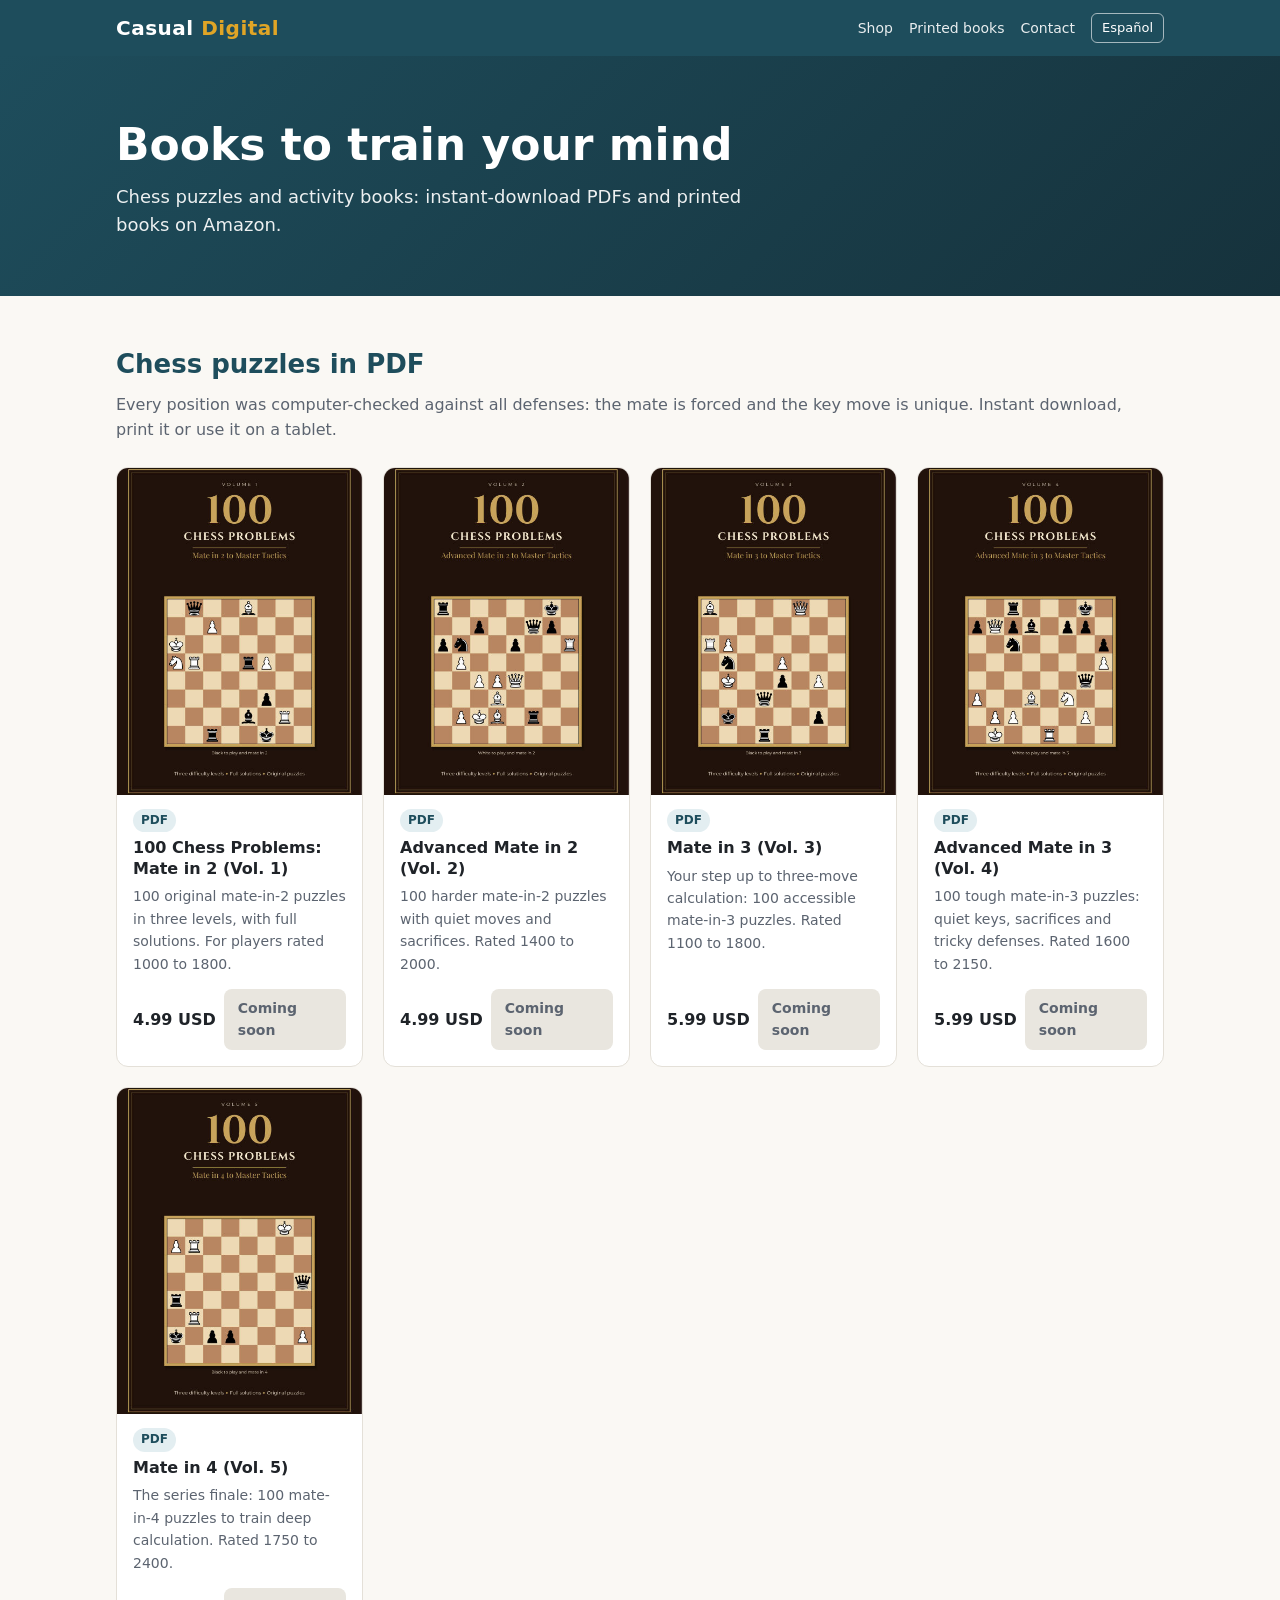
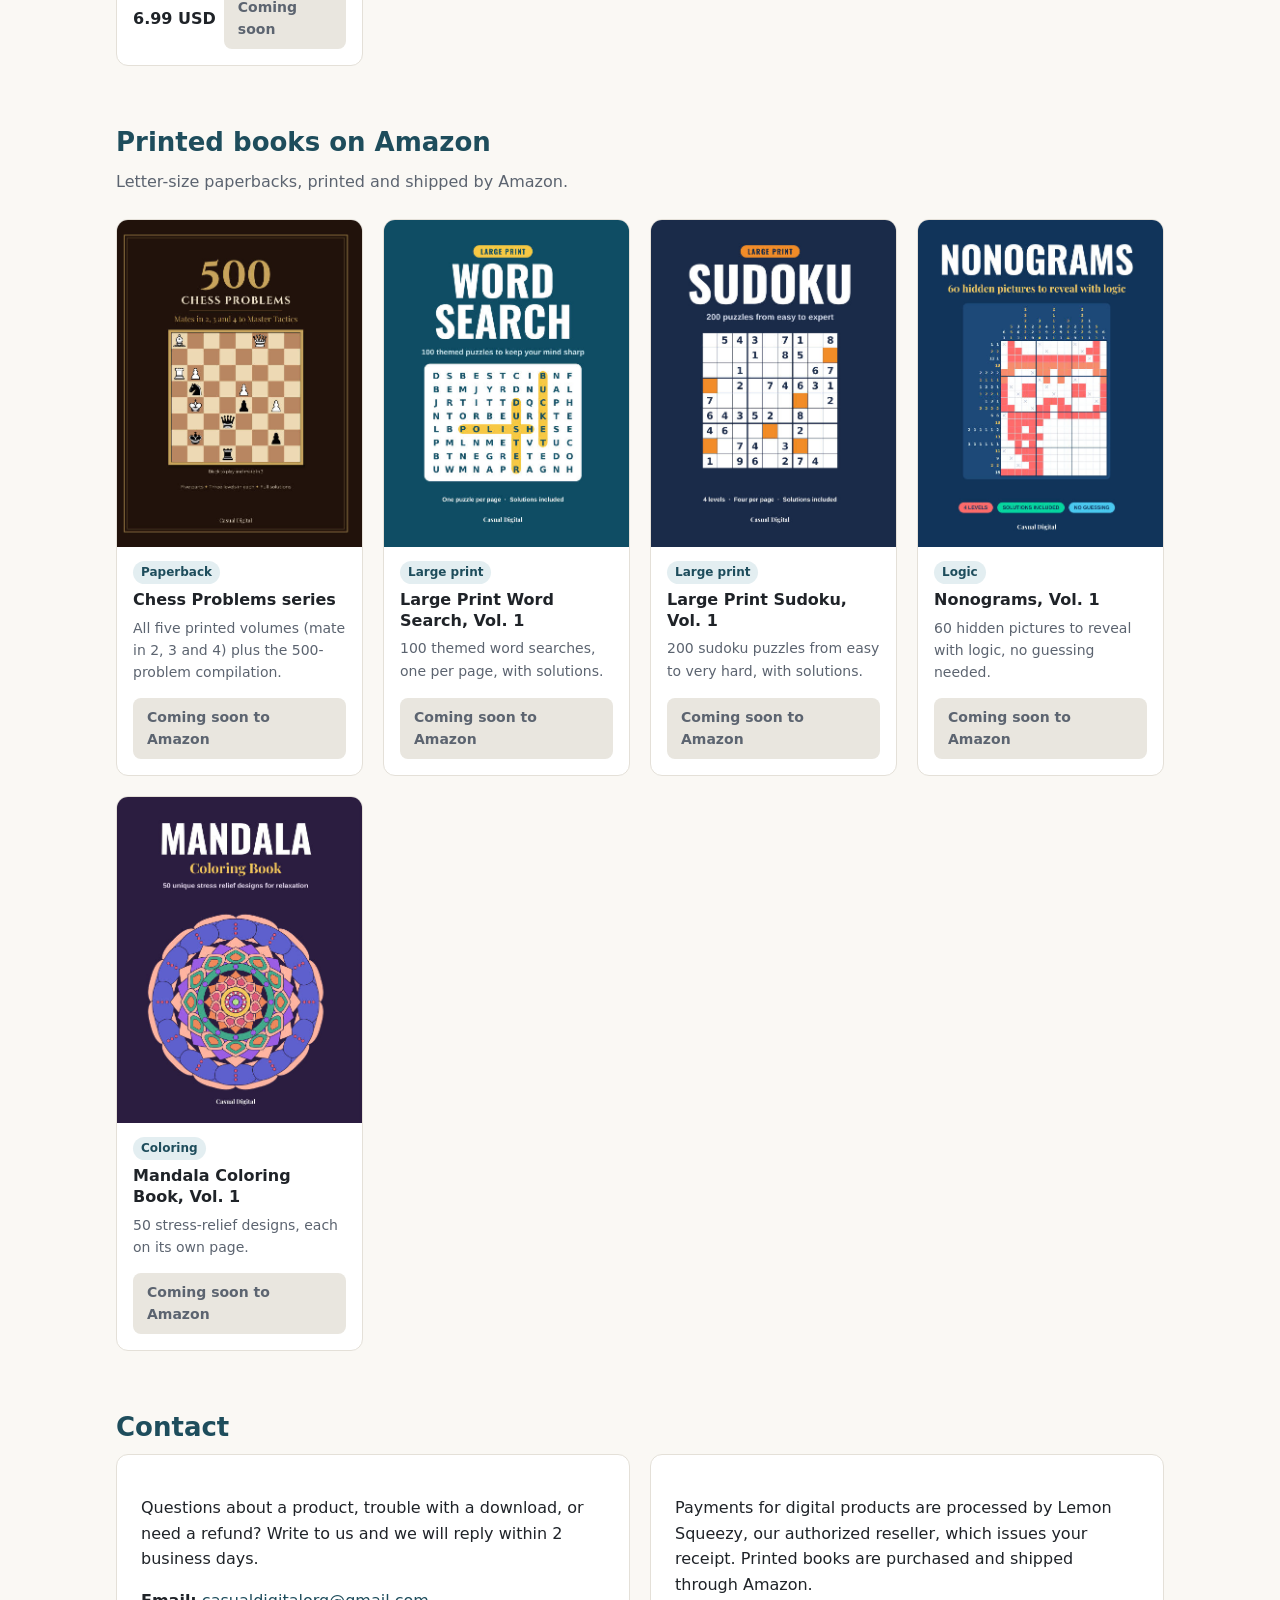
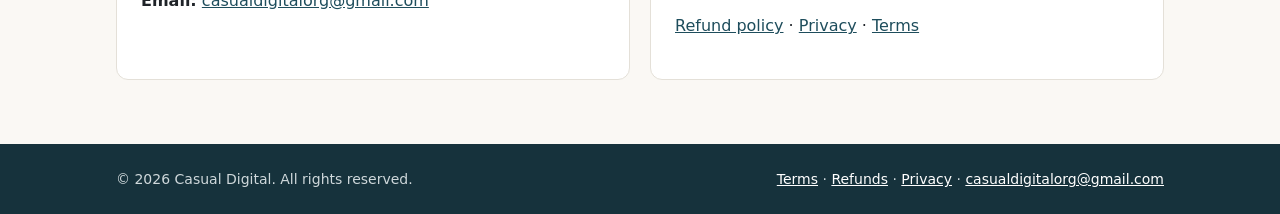
==== index.html @ fd5a4342 "Mostrar solo productos en producción (ocultar planillas) Co-Authored-By: Claude Opus 5.5 <noreply@an" ====
<!doctype html>
<html lang="es" data-lang="es">
<head>
<meta charset="utf-8">
<meta name="viewport" content="width=device-width, initial-scale=1">
<title>Casual Digital | Casual Digital</title>
<meta name="description" content="Casual Digital: libros de ajedrez y pasatiempos. Chess puzzle books and activity books.">
<link rel="icon" href="data:image/svg+xml,%3Csvg xmlns='http://www.w3.org/2000/svg' viewBox='0 0 32 32'%3E%3Crect width='32' height='32' rx='6' fill='%231e4d5c'/%3E%3Ctext x='16' y='22' font-size='16' font-family='Arial' font-weight='700' fill='%23e0a526' text-anchor='middle'%3ECD%3C/text%3E%3C/svg%3E">
<link rel="stylesheet" href="estilo.css">
<script src="sitio.js"></script>
</head>
<body>
<header>
  <div class="barra">
    <a class="logo" href="index.html">Casual <span>Digital</span></a>
    <nav>
      <a href="index.html#tienda"><span lang="es">Tienda</span><span lang="en">Shop</span></a>
      <a href="index.html#amazon"><span lang="es">Libros impresos</span><span lang="en">Printed books</span></a>
      <a href="index.html#contacto"><span lang="es">Contacto</span><span lang="en">Contact</span></a>
      <button class="idioma" type="button" aria-label="Cambiar idioma / Change language"><span lang="es">English</span><span lang="en">Español</span></button>
    </nav>
  </div>
</header>

<div class="portada">
  <div class="contenedor">
    <h1><span lang="es">Libros para entrenar la mente</span><span lang="en">Books to train your mind</span></h1>
    <p><span lang="es">Problemas de ajedrez y pasatiempos: PDF de descarga inmediata y libros impresos en Amazon.</span><span lang="en">Chess puzzles and activity books: instant-download PDFs and printed books on Amazon.</span></p>
  </div>
</div>

<main class="contenedor">
<section id="tienda">
  <h2><span lang="es">Problemas de ajedrez en PDF</span><span lang="en">Chess puzzles in PDF</span></h2>
  <p class="bajada"><span lang="es">Cada posición fue verificada por computadora contra todas las defensas: el mate es forzado y la jugada clave es única. Descarga inmediata, para imprimir o usar en tablet.</span><span lang="en">Every position was computer-checked against all defenses: the mate is forced and the key move is unique. Instant download, print it or use it on a tablet.</span></p>
  <div class="grilla">
<article class="producto" lang="es">
  <img src="img/pdf-es-1.jpg" alt="100 Problemas de Ajedrez: Mate en 2 (Vol. 1)" loading="lazy">
  <div class="info">
    <span class="etiqueta">PDF</span>
    <h3>100 Problemas de Ajedrez: Mate en 2 (Vol. 1)</h3>
    <p>100 mates en 2 originales en tres niveles, con soluciones completas. Para jugadores de 1000 a 1800 de Elo.</p>
    <div class="pie-producto"><span class="precio">4,99 USD</span><span class="boton pronto">Próximamente</span></div>
  </div>
</article>
<article class="producto" lang="es">
  <img src="img/pdf-es-2.jpg" alt="Mate en 2 Avanzado (Vol. 2)" loading="lazy">
  <div class="info">
    <span class="etiqueta">PDF</span>
    <h3>Mate en 2 Avanzado (Vol. 2)</h3>
    <p>100 mates en 2 más exigentes, con jugadas silenciosas y sacrificios. De 1400 a 2000 de Elo.</p>
    <div class="pie-producto"><span class="precio">4,99 USD</span><span class="boton pronto">Próximamente</span></div>
  </div>
</article>
<article class="producto" lang="es">
  <img src="img/pdf-es-3.jpg" alt="Mate en 3 (Vol. 3)" loading="lazy">
  <div class="info">
    <span class="etiqueta">PDF</span>
    <h3>Mate en 3 (Vol. 3)</h3>
    <p>El paso al cálculo de tres jugadas: 100 mates en 3 accesibles. De 1100 a 1800 de Elo.</p>
    <div class="pie-producto"><span class="precio">5,99 USD</span><span class="boton pronto">Próximamente</span></div>
  </div>
</article>
<article class="producto" lang="es">
  <img src="img/pdf-es-4.jpg" alt="Mate en 3 Avanzado (Vol. 4)" loading="lazy">
  <div class="info">
    <span class="etiqueta">PDF</span>
    <h3>Mate en 3 Avanzado (Vol. 4)</h3>
    <p>100 mates en 3 difíciles: claves silenciosas, sacrificios y defensas con trampa. De 1600 a 2150 de Elo.</p>
    <div class="pie-producto"><span class="precio">5,99 USD</span><span class="boton pronto">Próximamente</span></div>
  </div>
</article>
<article class="producto" lang="es">
  <img src="img/pdf-es-5.jpg" alt="Mate en 4 (Vol. 5)" loading="lazy">
  <div class="info">
    <span class="etiqueta">PDF</span>
    <h3>Mate en 4 (Vol. 5)</h3>
    <p>El cierre de la serie: 100 mates en 4 para entrenar el cálculo profundo. De 1750 a 2400 de Elo.</p>
    <div class="pie-producto"><span class="precio">6,99 USD</span><span class="boton pronto">Próximamente</span></div>
  </div>
</article>
<article class="producto" lang="en">
  <img src="img/pdf-en-1.jpg" alt="100 Chess Problems: Mate in 2 (Vol. 1)" loading="lazy">
  <div class="info">
    <span class="etiqueta">PDF</span>
    <h3>100 Chess Problems: Mate in 2 (Vol. 1)</h3>
    <p>100 original mate-in-2 puzzles in three levels, with full solutions. For players rated 1000 to 1800.</p>
    <div class="pie-producto"><span class="precio">4.99 USD</span><span class="boton pronto">Coming soon</span></div>
  </div>
</article>
<article class="producto" lang="en">
  <img src="img/pdf-en-2.jpg" alt="Advanced Mate in 2 (Vol. 2)" loading="lazy">
  <div class="info">
    <span class="etiqueta">PDF</span>
    <h3>Advanced Mate in 2 (Vol. 2)</h3>
    <p>100 harder mate-in-2 puzzles with quiet moves and sacrifices. Rated 1400 to 2000.</p>
    <div class="pie-producto"><span class="precio">4.99 USD</span><span class="boton pronto">Coming soon</span></div>
  </div>
</article>
<article class="producto" lang="en">
  <img src="img/pdf-en-3.jpg" alt="Mate in 3 (Vol. 3)" loading="lazy">
  <div class="info">
    <span class="etiqueta">PDF</span>
    <h3>Mate in 3 (Vol. 3)</h3>
    <p>Your step up to three-move calculation: 100 accessible mate-in-3 puzzles. Rated 1100 to 1800.</p>
    <div class="pie-producto"><span class="precio">5.99 USD</span><span class="boton pronto">Coming soon</span></div>
  </div>
</article>
<article class="producto" lang="en">
  <img src="img/pdf-en-4.jpg" alt="Advanced Mate in 3 (Vol. 4)" loading="lazy">
  <div class="info">
    <span class="etiqueta">PDF</span>
    <h3>Advanced Mate in 3 (Vol. 4)</h3>
    <p>100 tough mate-in-3 puzzles: quiet keys, sacrifices and tricky defenses. Rated 1600 to 2150.</p>
    <div class="pie-producto"><span class="precio">5.99 USD</span><span class="boton pronto">Coming soon</span></div>
  </div>
</article>
<article class="producto" lang="en">
  <img src="img/pdf-en-5.jpg" alt="Mate in 4 (Vol. 5)" loading="lazy">
  <div class="info">
    <span class="etiqueta">PDF</span>
    <h3>Mate in 4 (Vol. 5)</h3>
    <p>The series finale: 100 mate-in-4 puzzles to train deep calculation. Rated 1750 to 2400.</p>
    <div class="pie-producto"><span class="precio">6.99 USD</span><span class="boton pronto">Coming soon</span></div>
  </div>
</article>
  </div>
</section>


<section id="amazon">
  <h2><span lang="es">Libros impresos en Amazon</span><span lang="en">Printed books on Amazon</span></h2>
  <p class="bajada"><span lang="es">Tapa blanda en tamaño carta, impresos y enviados por Amazon.</span><span lang="en">Letter-size paperbacks, printed and shipped by Amazon.</span></p>
  <div class="grilla">
<article class="producto" lang="es">
  <img src="img/ajedrez-500.jpg" alt="Serie Problemas de Ajedrez" loading="lazy">
  <div class="info">
    <span class="etiqueta">Tapa blanda</span>
    <h3>Serie Problemas de Ajedrez</h3>
    <p>Los cinco volúmenes impresos (mate en 2, 3 y 4) y la recopilación de 500 problemas.</p>
    <div class="pie-producto"><span class="boton pronto">Próximamente en Amazon</span></div>
  </div>
</article>
<article class="producto" lang="es">
  <img src="img/sopas.jpg" alt="Sopas de Letras en Letra Grande, Vol. 1" loading="lazy">
  <div class="info">
    <span class="etiqueta">Letra grande</span>
    <h3>Sopas de Letras en Letra Grande, Vol. 1</h3>
    <p>100 sopas temáticas para ejercitar la mente, una por página y con soluciones.</p>
    <div class="pie-producto"><span class="boton pronto">Próximamente en Amazon</span></div>
  </div>
</article>
<article class="producto" lang="es">
  <img src="img/sudoku-es.jpg" alt="Sudoku en Letra Grande, Vol. 1" loading="lazy">
  <div class="info">
    <span class="etiqueta">Letra grande</span>
    <h3>Sudoku en Letra Grande, Vol. 1</h3>
    <p>200 sudokus de fácil a muy difícil, con soluciones.</p>
    <div class="pie-producto"><span class="boton pronto">Próximamente en Amazon</span></div>
  </div>
</article>
<article class="producto" lang="es">
  <img src="img/nonogramas-es.jpg" alt="Nonogramas, Vol. 1" loading="lazy">
  <div class="info">
    <span class="etiqueta">Lógica</span>
    <h3>Nonogramas, Vol. 1</h3>
    <p>60 dibujos ocultos para descubrir con lógica, sin adivinar.</p>
    <div class="pie-producto"><span class="boton pronto">Próximamente en Amazon</span></div>
  </div>
</article>
<article class="producto" lang="es">
  <img src="img/mandalas-es.jpg" alt="Mandalas para Colorear, Vol. 1" loading="lazy">
  <div class="info">
    <span class="etiqueta">Para colorear</span>
    <h3>Mandalas para Colorear, Vol. 1</h3>
    <p>50 diseños antiestrés para relajarse, cada uno en su propia página.</p>
    <div class="pie-producto"><span class="boton pronto">Próximamente en Amazon</span></div>
  </div>
</article>
<article class="producto" lang="en">
  <img src="img/chess-500.jpg" alt="Chess Problems series" loading="lazy">
  <div class="info">
    <span class="etiqueta">Paperback</span>
    <h3>Chess Problems series</h3>
    <p>All five printed volumes (mate in 2, 3 and 4) plus the 500-problem compilation.</p>
    <div class="pie-producto"><span class="boton pronto">Coming soon to Amazon</span></div>
  </div>
</article>
<article class="producto" lang="en">
  <img src="img/word-search.jpg" alt="Large Print Word Search, Vol. 1" loading="lazy">
  <div class="info">
    <span class="etiqueta">Large print</span>
    <h3>Large Print Word Search, Vol. 1</h3>
    <p>100 themed word searches, one per page, with solutions.</p>
    <div class="pie-producto"><span class="boton pronto">Coming soon to Amazon</span></div>
  </div>
</article>
<article class="producto" lang="en">
  <img src="img/sudoku-en.jpg" alt="Large Print Sudoku, Vol. 1" loading="lazy">
  <div class="info">
    <span class="etiqueta">Large print</span>
    <h3>Large Print Sudoku, Vol. 1</h3>
    <p>200 sudoku puzzles from easy to very hard, with solutions.</p>
    <div class="pie-producto"><span class="boton pronto">Coming soon to Amazon</span></div>
  </div>
</article>
<article class="producto" lang="en">
  <img src="img/nonogramas-en.jpg" alt="Nonograms, Vol. 1" loading="lazy">
  <div class="info">
    <span class="etiqueta">Logic</span>
    <h3>Nonograms, Vol. 1</h3>
    <p>60 hidden pictures to reveal with logic, no guessing needed.</p>
    <div class="pie-producto"><span class="boton pronto">Coming soon to Amazon</span></div>
  </div>
</article>
<article class="producto" lang="en">
  <img src="img/mandalas-en.jpg" alt="Mandala Coloring Book, Vol. 1" loading="lazy">
  <div class="info">
    <span class="etiqueta">Coloring</span>
    <h3>Mandala Coloring Book, Vol. 1</h3>
    <p>50 stress-relief designs, each on its own page.</p>
    <div class="pie-producto"><span class="boton pronto">Coming soon to Amazon</span></div>
  </div>
</article>
  </div>
</section>

<section id="contacto">
  <h2><span lang="es">Contacto</span><span lang="en">Contact</span></h2>
  <div class="dos-col">
    <div class="caja">
      <p><span lang="es">¿Tenés una consulta sobre un producto, un problema con una descarga o querés pedir un reembolso? Escribinos y te respondemos dentro de las 48 horas hábiles.</span><span lang="en">Questions about a product, trouble with a download, or need a refund? Write to us and we will reply within 2 business days.</span></p>
      <p><strong>Email:</strong> <a class="email" href="mailto:casualdigitalorg@gmail.com">casualdigitalorg@gmail.com</a></p>
    </div>
    <div class="caja">
      <p><span lang="es">Los pagos de los productos digitales los procesa Lemon Squeezy, nuestro revendedor autorizado, que emite el comprobante de compra. Los libros impresos se compran y se envían a través de Amazon.</span><span lang="en">Payments for digital products are processed by Lemon Squeezy, our authorized reseller, which issues your receipt. Printed books are purchased and shipped through Amazon.</span></p>
      <p><a href="reembolsos.html"><span lang="es">Política de reembolsos</span><span lang="en">Refund policy</span></a> · <a href="privacidad.html"><span lang="es">Privacidad</span><span lang="en">Privacy</span></a> · <a href="terminos.html"><span lang="es">Términos</span><span lang="en">Terms</span></a></p>
    </div>
  </div>
</section>
</main>
<footer>
  <div class="contenedor">
    <div>© <span class="anio">2026</span> Casual Digital. <span lang="es">Todos los derechos reservados.</span><span lang="en">All rights reserved.</span></div>
    <div>
      <a href="terminos.html"><span lang="es">Términos</span><span lang="en">Terms</span></a> ·
      <a href="reembolsos.html"><span lang="es">Reembolsos</span><span lang="en">Refunds</span></a> ·
      <a href="privacidad.html"><span lang="es">Privacidad</span><span lang="en">Privacy</span></a> ·
      <a class="email" href="mailto:casualdigitalorg@gmail.com">casualdigitalorg@gmail.com</a>
    </div>
  </div>
</footer>
</body>
</html>
---- estilo.css ----
:root {
  --fondo: #faf8f4;
  --tarjeta: #ffffff;
  --texto: #1f2328;
  --suave: #5c6470;
  --marca: #1e4d5c;
  --acento: #e0a526;
  --borde: #e4e0d8;
  --radio: 12px;
}
* { box-sizing: border-box; }
html { scroll-behavior: smooth; }
body {
  margin: 0;
  background: var(--fondo);
  color: var(--texto);
  font: 16px/1.6 "Montserrat", system-ui, -apple-system, "Segoe UI", sans-serif;
}
img { max-width: 100%; display: block; }
a { color: var(--marca); }

/* Idioma: se muestra solo el texto del idioma activo */
html[data-lang="es"] [lang="en"],
html[data-lang="en"] [lang="es"] { display: none !important; }

.contenedor { max-width: 1080px; margin: 0 auto; padding: 0 16px; }

header {
  background: var(--marca);
  color: #fff;
  position: sticky; top: 0; z-index: 10;
}
.barra { display: flex; align-items: center; justify-content: space-between; gap: 12px; padding: 12px 16px; max-width: 1080px; margin: 0 auto; flex-wrap: wrap; }
.logo { font-weight: 800; font-size: 20px; color: #fff; text-decoration: none; letter-spacing: .5px; }
.logo span { color: var(--acento); }
nav { display: flex; gap: 16px; align-items: center; flex-wrap: wrap; }
nav a { color: #fff; text-decoration: none; font-size: 14px; opacity: .9; }
nav a:hover { opacity: 1; text-decoration: underline; }
.idioma { background: transparent; border: 1px solid rgba(255,255,255,.6); color: #fff; border-radius: 6px; padding: 4px 10px; font: inherit; font-size: 13px; cursor: pointer; }

.portada { background: linear-gradient(135deg, #1e4d5c, #16323c); color: #fff; padding: 64px 0 56px; }
.portada h1 { font-size: clamp(28px, 5vw, 44px); line-height: 1.15; margin: 0 0 12px; }
.portada p { font-size: 18px; max-width: 640px; margin: 0; opacity: .92; }

section { padding: 48px 0 8px; }
h2 { font-size: 26px; margin: 0 0 6px; color: var(--marca); }
.bajada { color: var(--suave); margin: 0 0 24px; }

.grilla { display: grid; grid-template-columns: repeat(auto-fill, minmax(220px, 1fr)); gap: 20px; }
.producto { background: var(--tarjeta); border: 1px solid var(--borde); border-radius: var(--radio); overflow: hidden; display: flex; flex-direction: column; }
.producto img { width: 100%; aspect-ratio: 3 / 4; object-fit: cover; background: #eee; }
.producto img.cuadrada { aspect-ratio: 1 / 1; }
.producto .info { padding: 14px 16px 16px; display: flex; flex-direction: column; gap: 6px; flex: 1; }
.producto h3 { font-size: 16px; margin: 0; line-height: 1.3; }
.producto p { font-size: 14px; color: var(--suave); margin: 0; flex: 1; }
.pie-producto { display: flex; align-items: center; justify-content: space-between; gap: 8px; margin-top: 8px; }
.precio { font-weight: 800; font-size: 16px; white-space: nowrap; }
.boton { display: inline-block; background: var(--acento); color: #1f2328; font-weight: 700; font-size: 14px; text-decoration: none; padding: 8px 14px; border-radius: 8px; }
.boton.pronto { background: #e9e6df; color: var(--suave); cursor: default; }
.etiqueta { display: inline-block; font-size: 12px; font-weight: 700; color: var(--marca); background: #e3eef1; padding: 2px 8px; border-radius: 999px; align-self: flex-start; }

.caja { background: var(--tarjeta); border: 1px solid var(--borde); border-radius: var(--radio); padding: 24px; }
.dos-col { display: grid; grid-template-columns: 1fr 1fr; gap: 20px; }
@media (max-width: 720px) { .dos-col { grid-template-columns: 1fr; } nav { gap: 10px; } }

.texto-legal { max-width: 760px; padding: 40px 16px 24px; }
.texto-legal h1 { color: var(--marca); font-size: 30px; margin: 0 0 4px; }
.texto-legal h2 { font-size: 20px; margin: 28px 0 6px; }
.fecha { color: var(--suave); font-size: 14px; }

footer { margin-top: 56px; background: #16323c; color: #cfd8db; font-size: 14px; }
footer .contenedor { padding: 24px 16px; display: flex; flex-wrap: wrap; gap: 12px 24px; justify-content: space-between; }
footer a { color: #fff; }
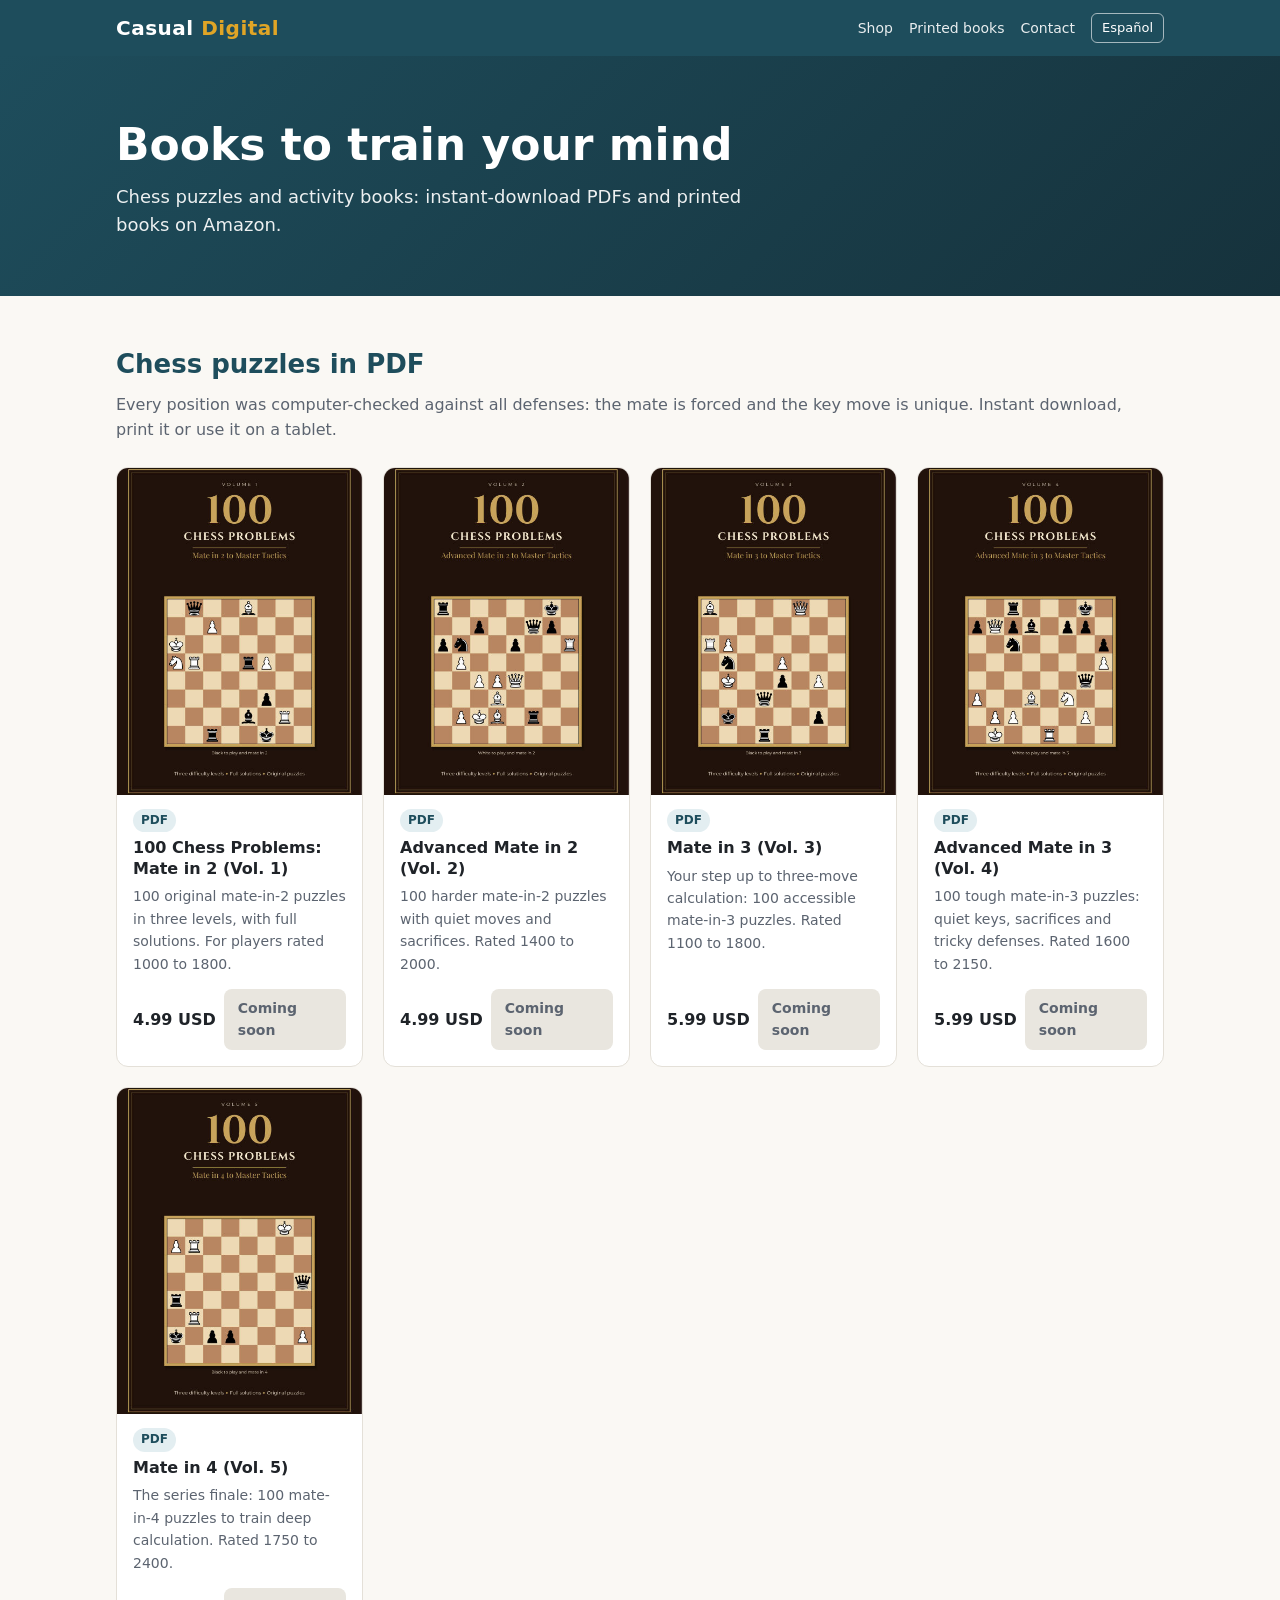
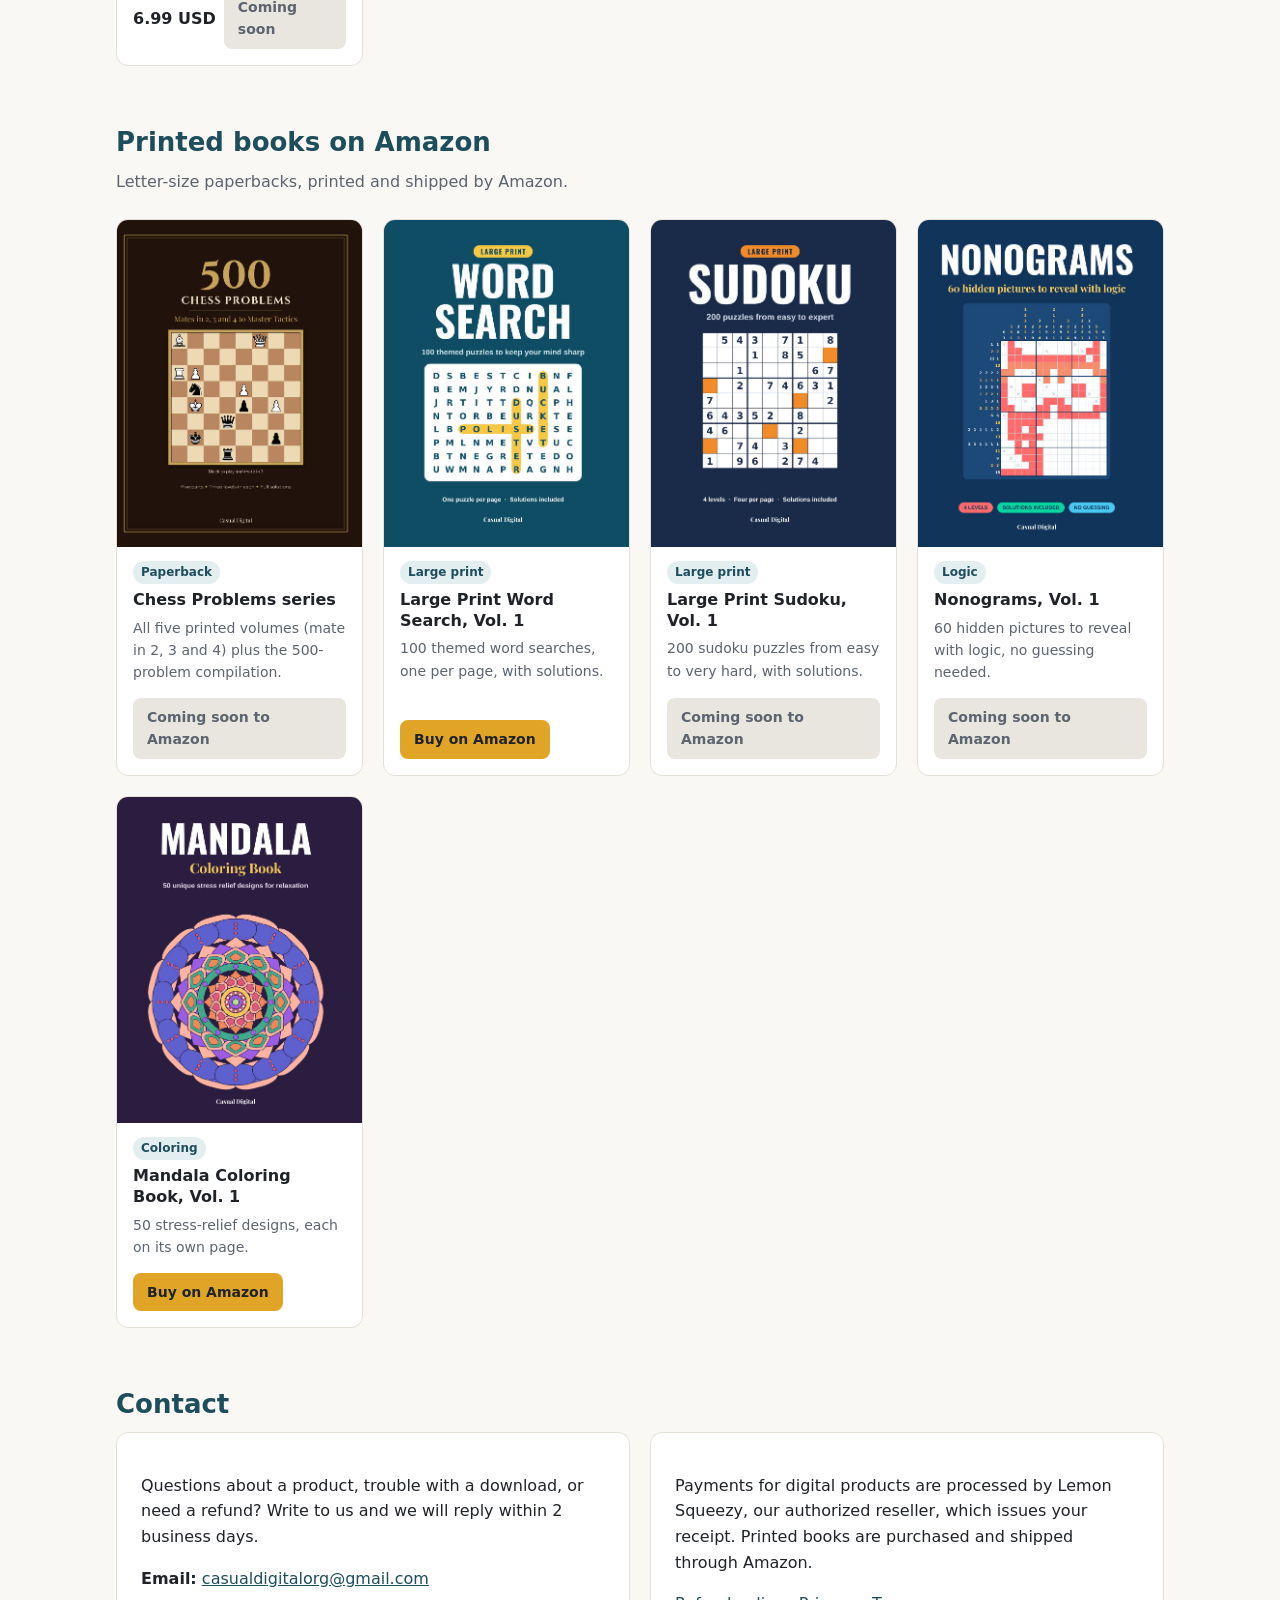
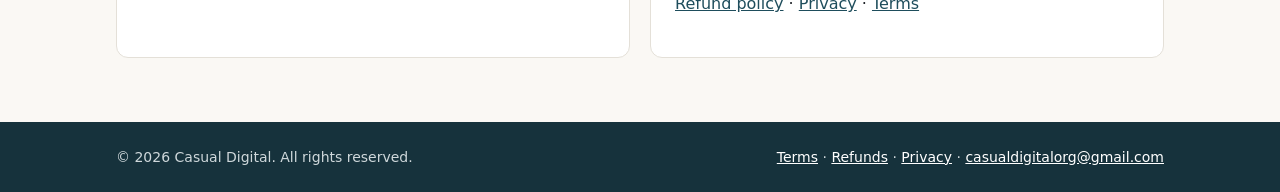
==== commit 48e5f75f: "Agregar links de Amazon de los primeros 4 libros Co-Authored-By: Claude Opus 5.5 <noreply@anthropic." ====
--- a/index.html
+++ b/index.html
@@ -8,6 +8,7 @@
 <link rel="icon" href="data:image/svg+xml,%3Csvg xmlns='http://www.w3.org/2000/svg' viewBox='0 0 32 32'%3E%3Crect width='32' height='32' rx='6' fill='%231e4d5c'/%3E%3Ctext x='16' y='22' font-size='16' font-family='Arial' font-weight='700' fill='%23e0a526' text-anchor='middle'%3ECD%3C/text%3E%3C/svg%3E">
 <link rel="stylesheet" href="estilo.css">
 <script src="sitio.js"></script>
+<script data-goatcounter="https://casualdigital.goatcounter.com/count" async src="//gc.zgo.at/count.js"></script>
 </head>
 <body>
 <header>
@@ -147,7 +148,7 @@
     <span class="etiqueta">Letra grande</span>
     <h3>Sopas de Letras en Letra Grande, Vol. 1</h3>
     <p>100 sopas temáticas para ejercitar la mente, una por página y con soluciones.</p>
-    <div class="pie-producto"><span class="boton pronto">Próximamente en Amazon</span></div>
+    <div class="pie-producto"><a class="boton" href="https://www.amazon.com/dp/B0HPZKHC3C">Comprar en Amazon</a></div>
   </div>
 </article>
 <article class="producto" lang="es">
@@ -174,7 +175,7 @@
     <span class="etiqueta">Para colorear</span>
     <h3>Mandalas para Colorear, Vol. 1</h3>
     <p>50 diseños antiestrés para relajarse, cada uno en su propia página.</p>
-    <div class="pie-producto"><span class="boton pronto">Próximamente en Amazon</span></div>
+    <div class="pie-producto"><a class="boton" href="https://www.amazon.com/dp/B0HPZ1C3PB">Comprar en Amazon</a></div>
   </div>
 </article>
 <article class="producto" lang="en">
@@ -192,7 +193,7 @@
     <span class="etiqueta">Large print</span>
     <h3>Large Print Word Search, Vol. 1</h3>
     <p>100 themed word searches, one per page, with solutions.</p>
-    <div class="pie-producto"><span class="boton pronto">Coming soon to Amazon</span></div>
+    <div class="pie-producto"><a class="boton" href="https://www.amazon.com/dp/B0HPZDWP3X">Buy on Amazon</a></div>
   </div>
 </article>
 <article class="producto" lang="en">
@@ -219,7 +220,7 @@
     <span class="etiqueta">Coloring</span>
     <h3>Mandala Coloring Book, Vol. 1</h3>
     <p>50 stress-relief designs, each on its own page.</p>
-    <div class="pie-producto"><span class="boton pronto">Coming soon to Amazon</span></div>
+    <div class="pie-producto"><a class="boton" href="https://www.amazon.com/dp/B0HPYH4SMW">Buy on Amazon</a></div>
   </div>
 </article>
   </div>
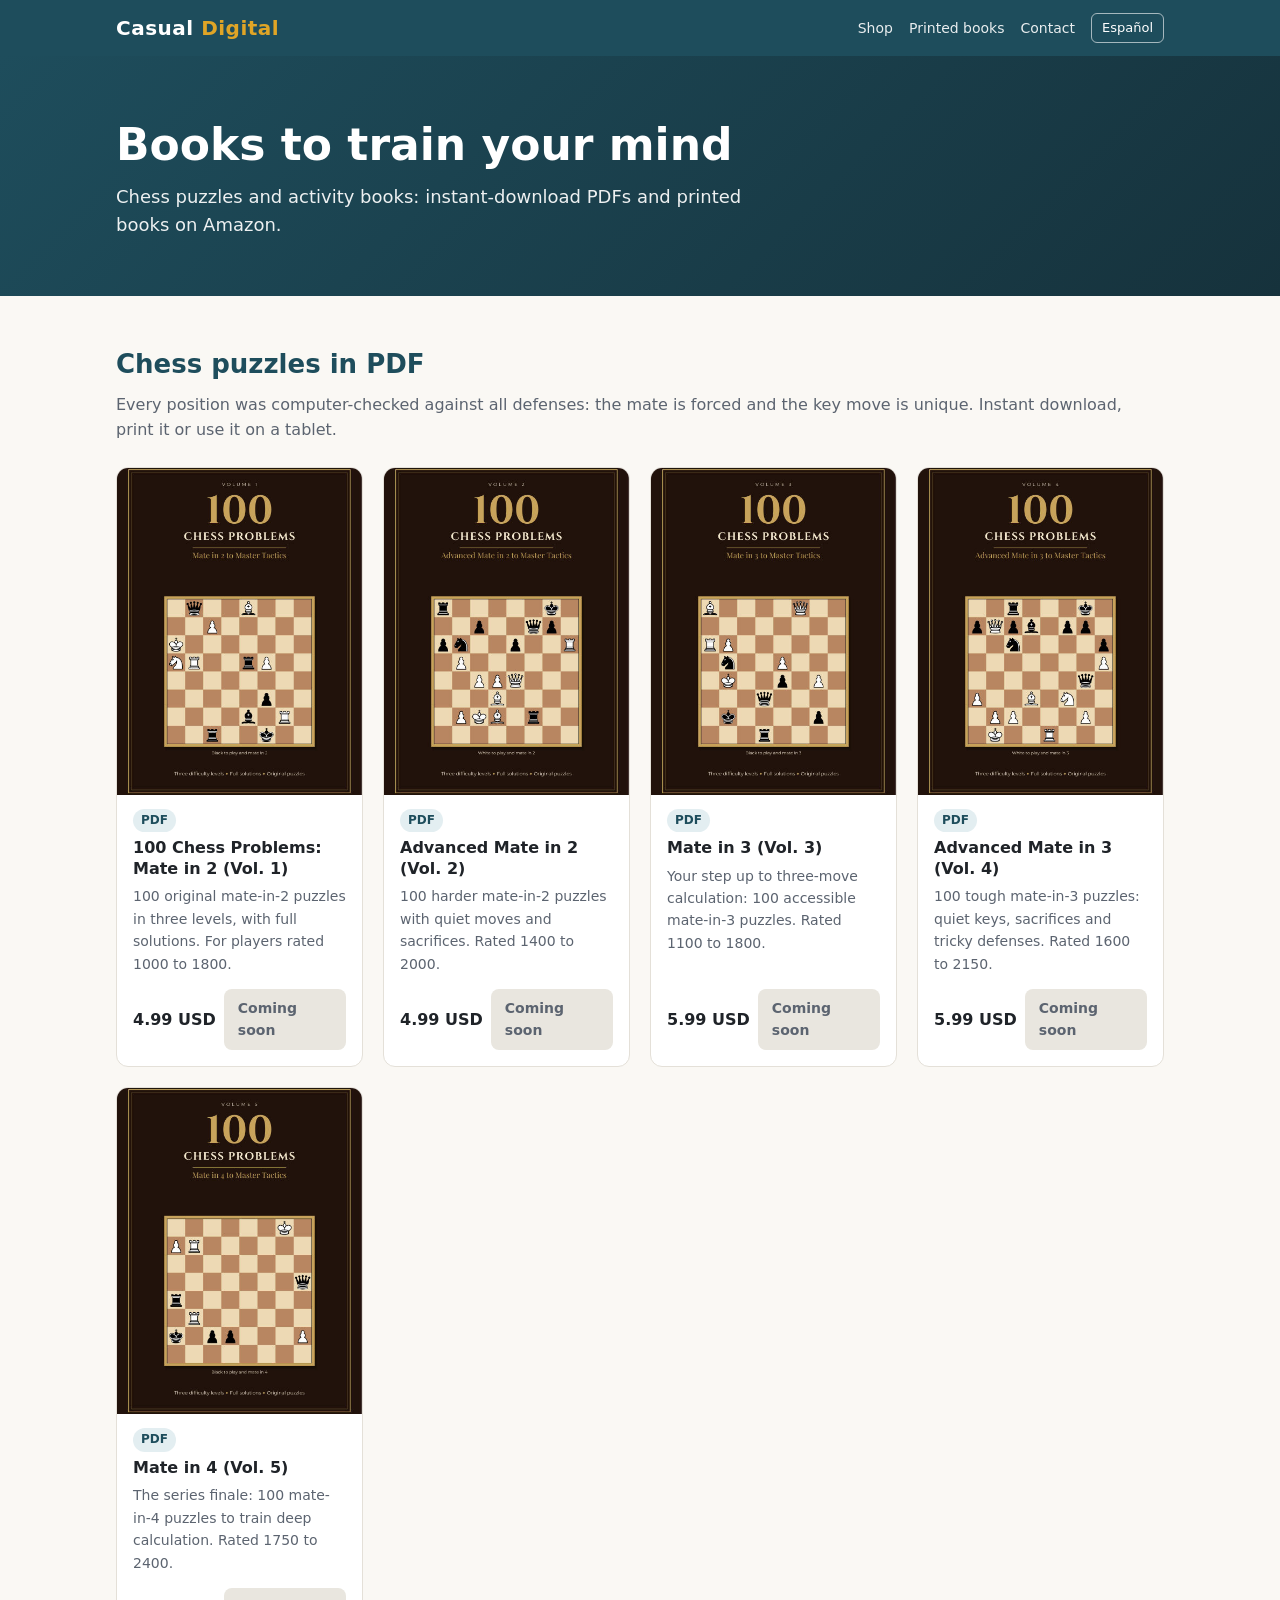
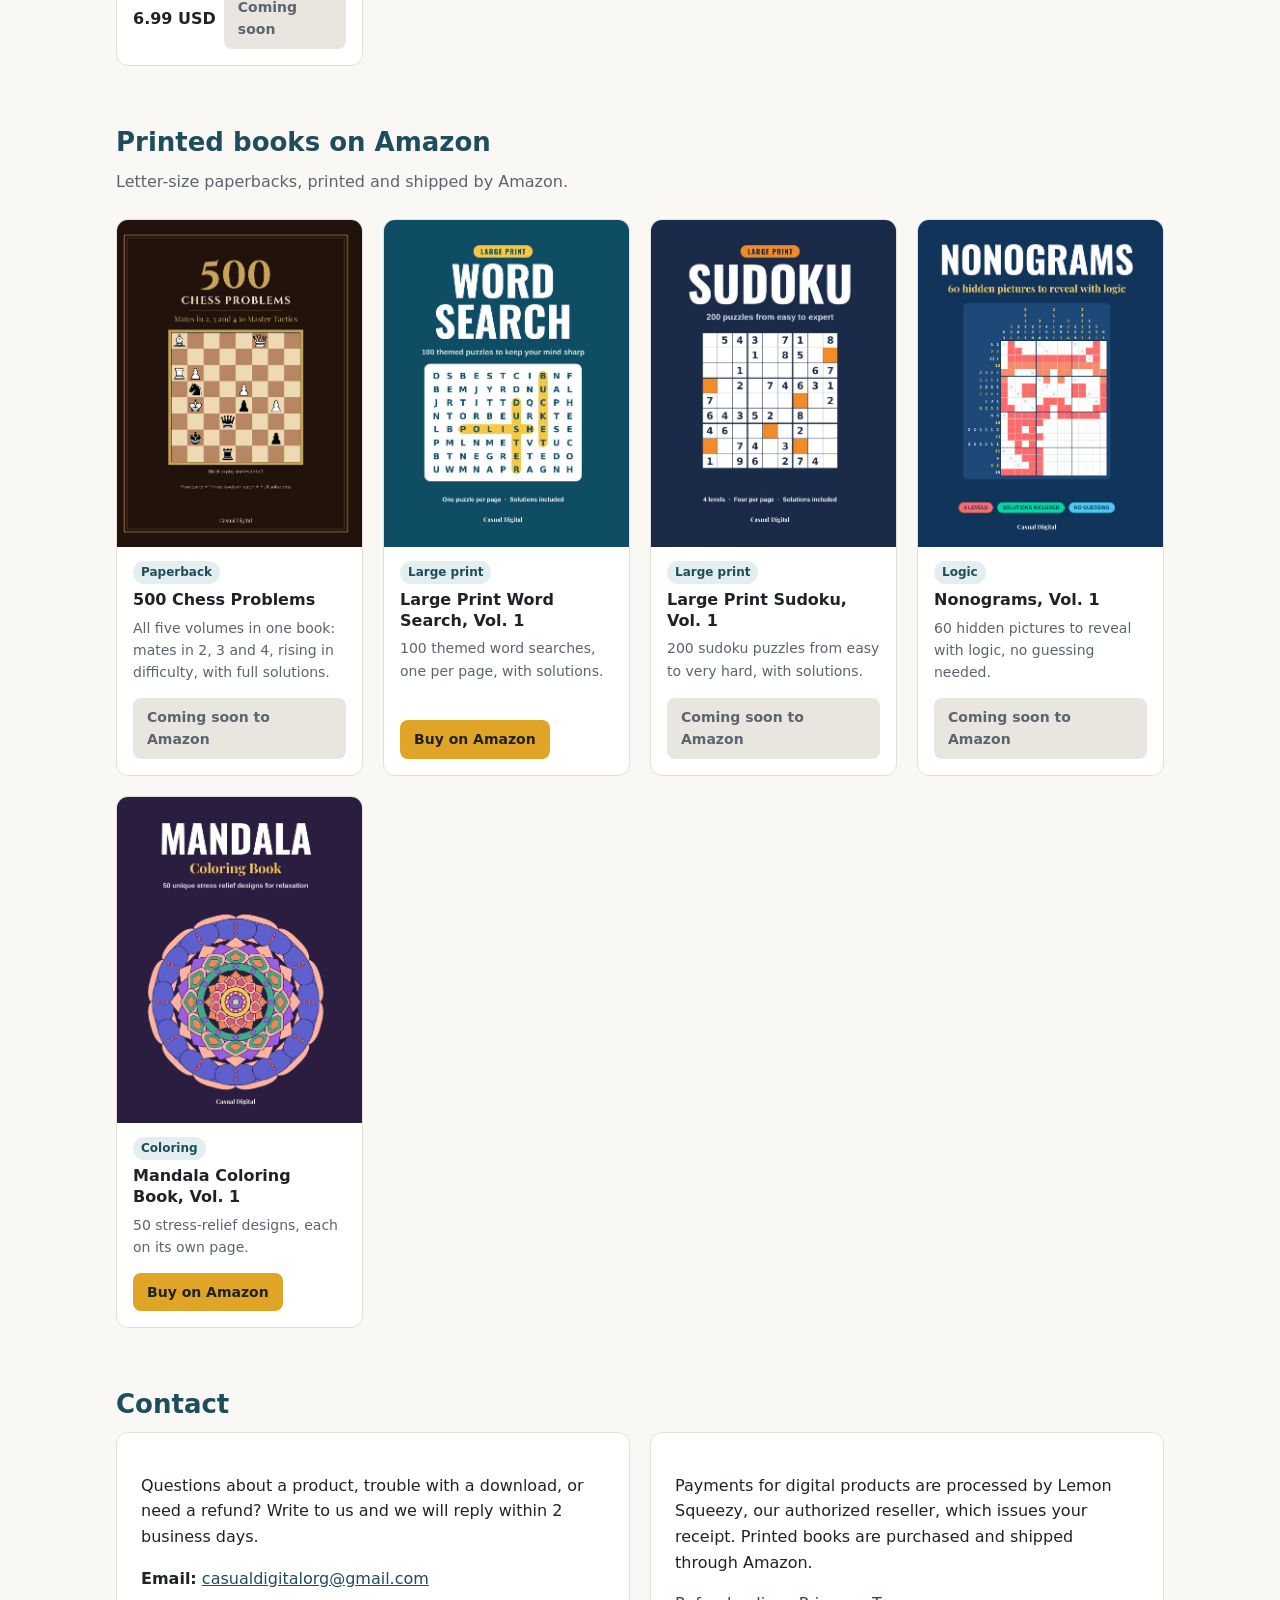
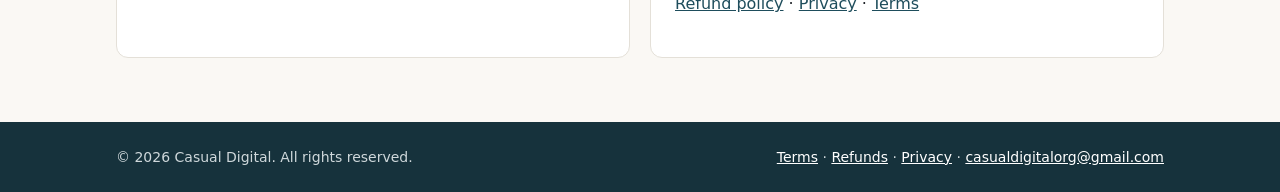
==== commit 14b80aa1: "Link de compra del Vol. 1 y tarjeta de la recopilación de 500 Co-Authored-By: Claude Opus 5.5 <norep" ====
--- a/index.html
+++ b/index.html
@@ -41,7 +41,7 @@
     <span class="etiqueta">PDF</span>
     <h3>100 Problemas de Ajedrez: Mate en 2 (Vol. 1)</h3>
     <p>100 mates en 2 originales en tres niveles, con soluciones completas. Para jugadores de 1000 a 1800 de Elo.</p>
-    <div class="pie-producto"><span class="precio">4,99 USD</span><span class="boton pronto">Próximamente</span></div>
+    <div class="pie-producto"><span class="precio">4,99 USD</span><a class="boton" href="https://casualdigital.lemonsqueezy.com/checkout/buy/a51dddc2-7044-4f99-b56f-9ed44c0cf888">Comprar</a></div>
   </div>
 </article>
 <article class="producto" lang="es">
@@ -134,11 +134,11 @@
   <p class="bajada"><span lang="es">Tapa blanda en tamaño carta, impresos y enviados por Amazon.</span><span lang="en">Letter-size paperbacks, printed and shipped by Amazon.</span></p>
   <div class="grilla">
 <article class="producto" lang="es">
-  <img src="img/ajedrez-500.jpg" alt="Serie Problemas de Ajedrez" loading="lazy">
+  <img src="img/ajedrez-500.jpg" alt="500 Problemas de Ajedrez" loading="lazy">
   <div class="info">
     <span class="etiqueta">Tapa blanda</span>
-    <h3>Serie Problemas de Ajedrez</h3>
-    <p>Los cinco volúmenes impresos (mate en 2, 3 y 4) y la recopilación de 500 problemas.</p>
+    <h3>500 Problemas de Ajedrez</h3>
+    <p>Los cinco volúmenes en un solo libro: mates en 2, 3 y 4, con la dificultad en aumento y soluciones completas.</p>
     <div class="pie-producto"><span class="boton pronto">Próximamente en Amazon</span></div>
   </div>
 </article>
@@ -179,11 +179,11 @@
   </div>
 </article>
 <article class="producto" lang="en">
-  <img src="img/chess-500.jpg" alt="Chess Problems series" loading="lazy">
+  <img src="img/chess-500.jpg" alt="500 Chess Problems" loading="lazy">
   <div class="info">
     <span class="etiqueta">Paperback</span>
-    <h3>Chess Problems series</h3>
-    <p>All five printed volumes (mate in 2, 3 and 4) plus the 500-problem compilation.</p>
+    <h3>500 Chess Problems</h3>
+    <p>All five volumes in one book: mates in 2, 3 and 4, rising in difficulty, with full solutions.</p>
     <div class="pie-producto"><span class="boton pronto">Coming soon to Amazon</span></div>
   </div>
 </article>
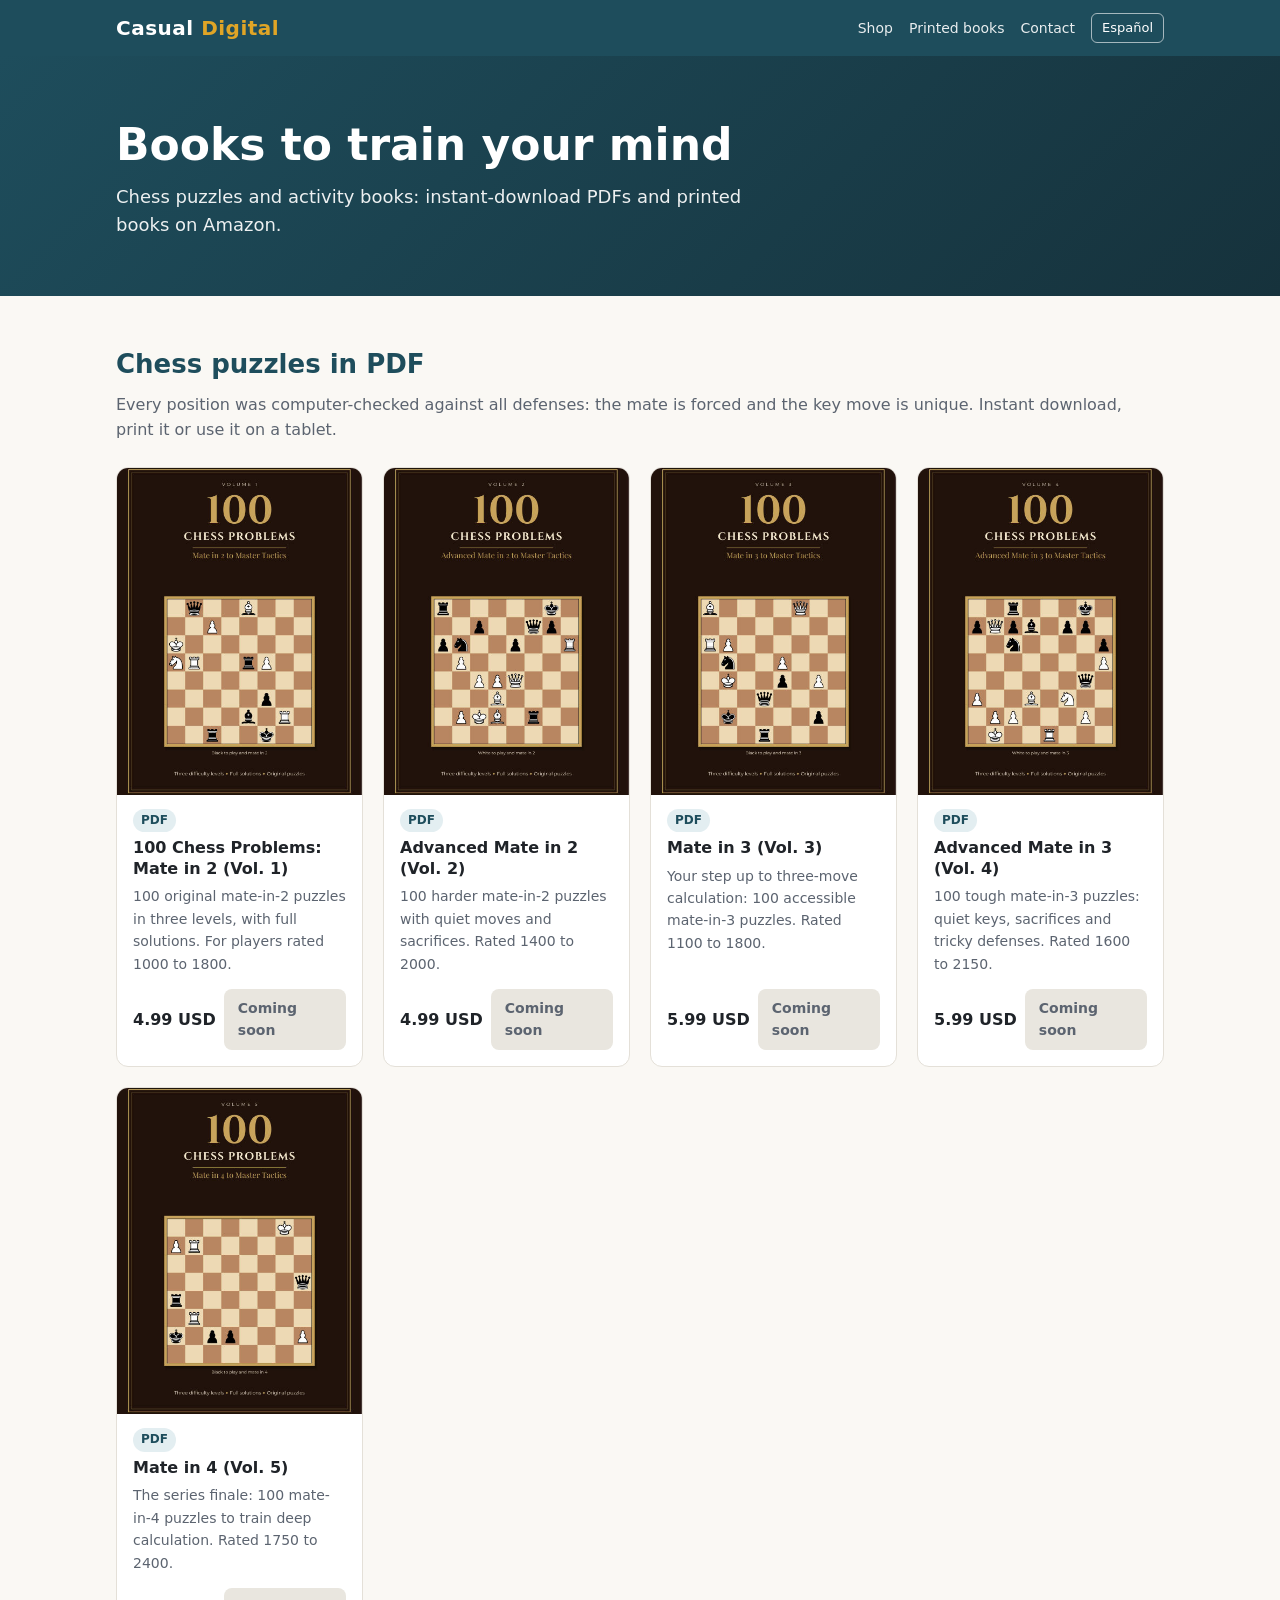
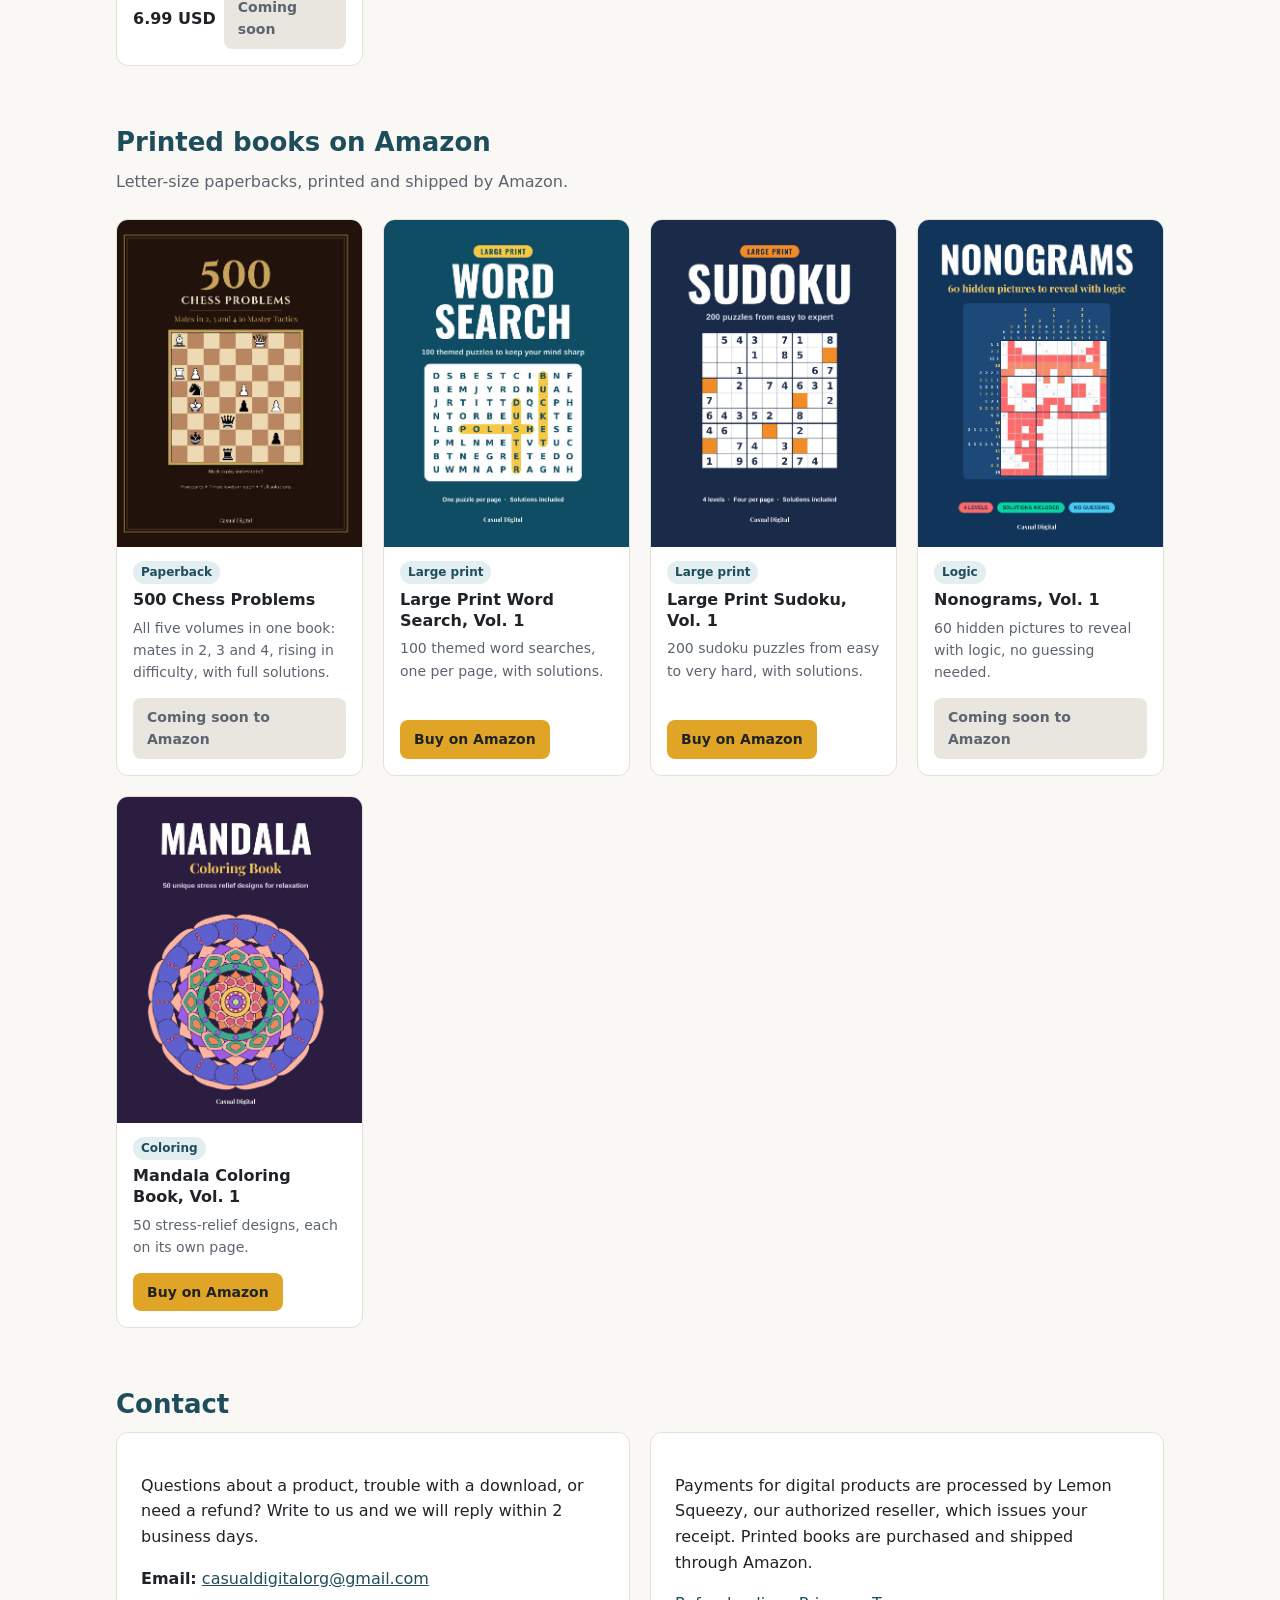
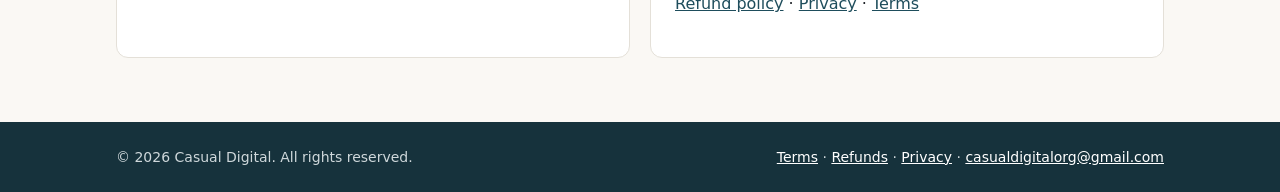
==== commit 9a299c27: "Agregar links de Amazon de los libros de Sudoku Co-Authored-By: Claude Opus 5.5 <noreply@anthropic.c" ====
--- a/index.html
+++ b/index.html
@@ -41,7 +41,7 @@
     <span class="etiqueta">PDF</span>
     <h3>100 Problemas de Ajedrez: Mate en 2 (Vol. 1)</h3>
     <p>100 mates en 2 originales en tres niveles, con soluciones completas. Para jugadores de 1000 a 1800 de Elo.</p>
-    <div class="pie-producto"><span class="precio">4,99 USD</span><a class="boton" href="https://casualdigital.lemonsqueezy.com/checkout/buy/a51dddc2-7044-4f99-b56f-9ed44c0cf888">Comprar</a></div>
+    <div class="pie-producto"><span class="precio">4,99 USD</span><span class="boton pronto">Próximamente</span></div>
   </div>
 </article>
 <article class="producto" lang="es">
@@ -157,7 +157,7 @@
     <span class="etiqueta">Letra grande</span>
     <h3>Sudoku en Letra Grande, Vol. 1</h3>
     <p>200 sudokus de fácil a muy difícil, con soluciones.</p>
-    <div class="pie-producto"><span class="boton pronto">Próximamente en Amazon</span></div>
+    <div class="pie-producto"><a class="boton" href="https://www.amazon.com/dp/B0HR5VTCKW">Comprar en Amazon</a></div>
   </div>
 </article>
 <article class="producto" lang="es">
@@ -202,7 +202,7 @@
     <span class="etiqueta">Large print</span>
     <h3>Large Print Sudoku, Vol. 1</h3>
     <p>200 sudoku puzzles from easy to very hard, with solutions.</p>
-    <div class="pie-producto"><span class="boton pronto">Coming soon to Amazon</span></div>
+    <div class="pie-producto"><a class="boton" href="https://www.amazon.com/dp/B0HR4NKRY2">Buy on Amazon</a></div>
   </div>
 </article>
 <article class="producto" lang="en">
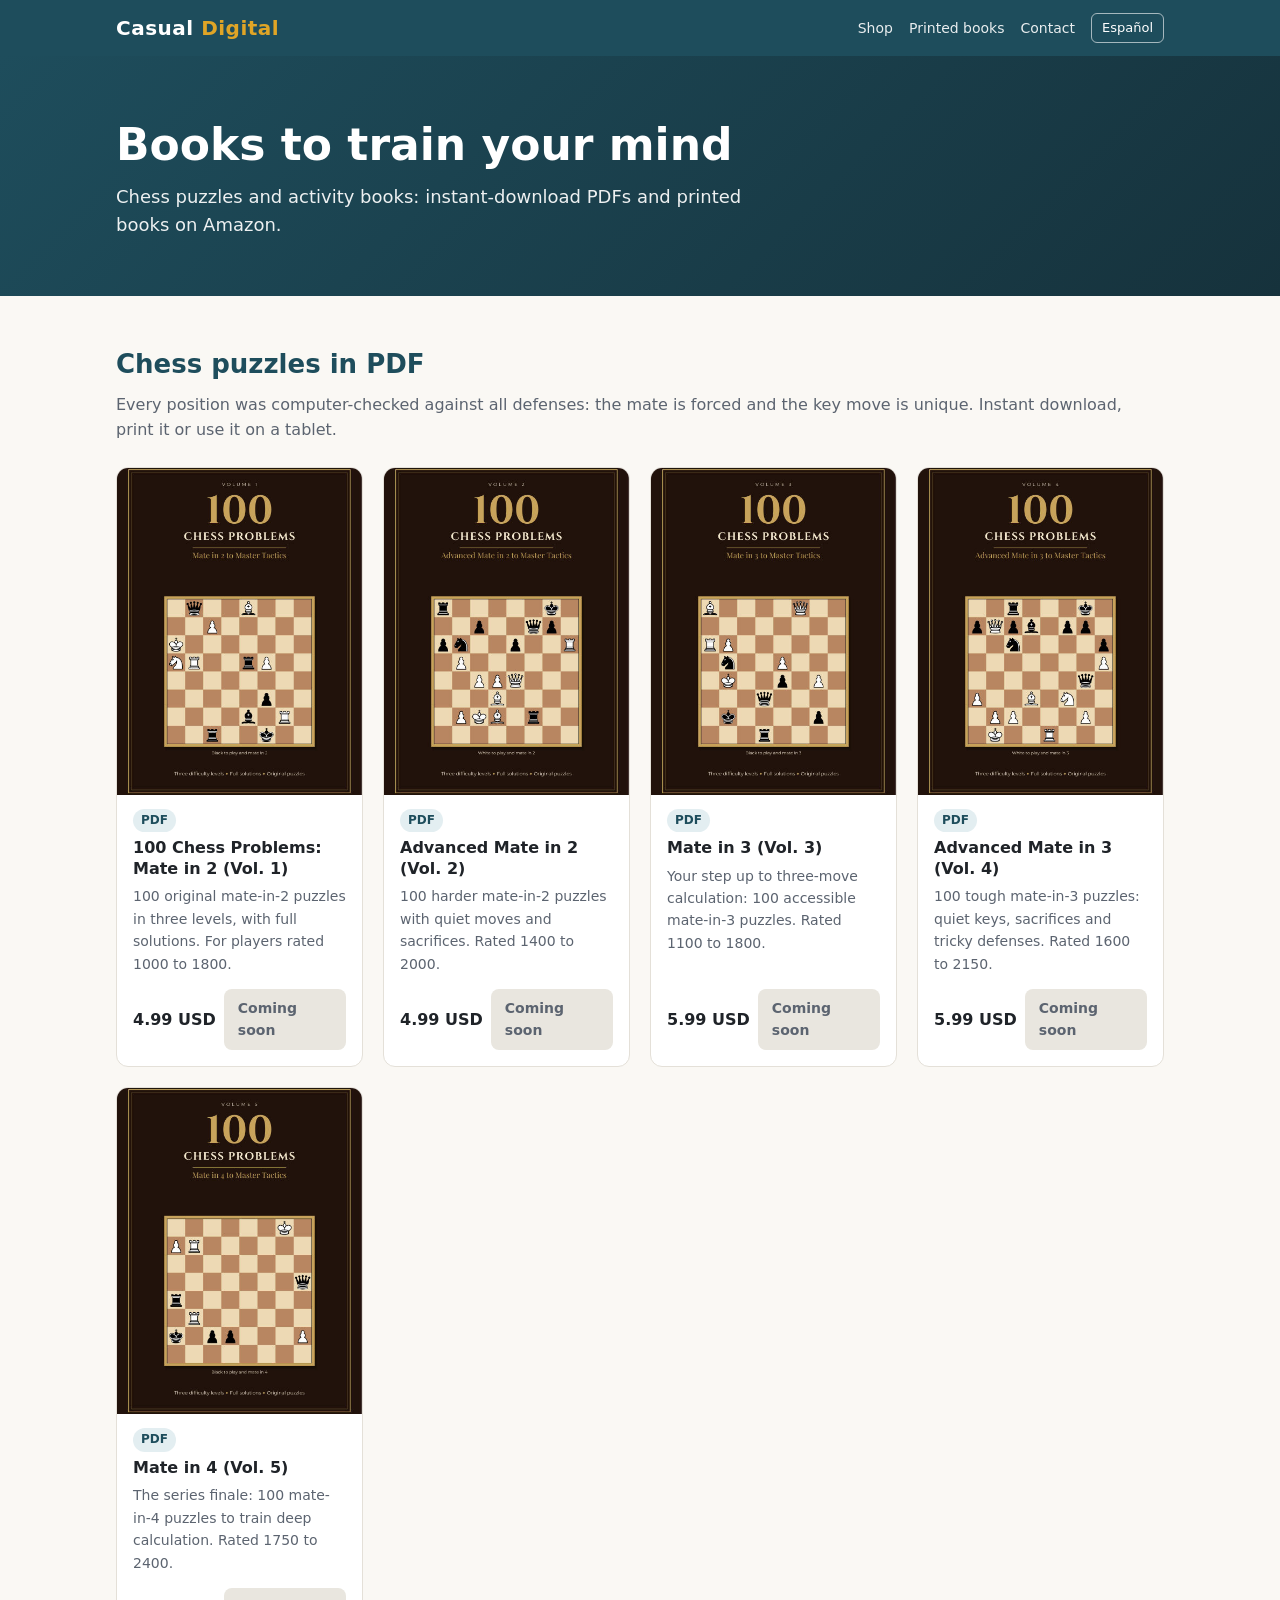
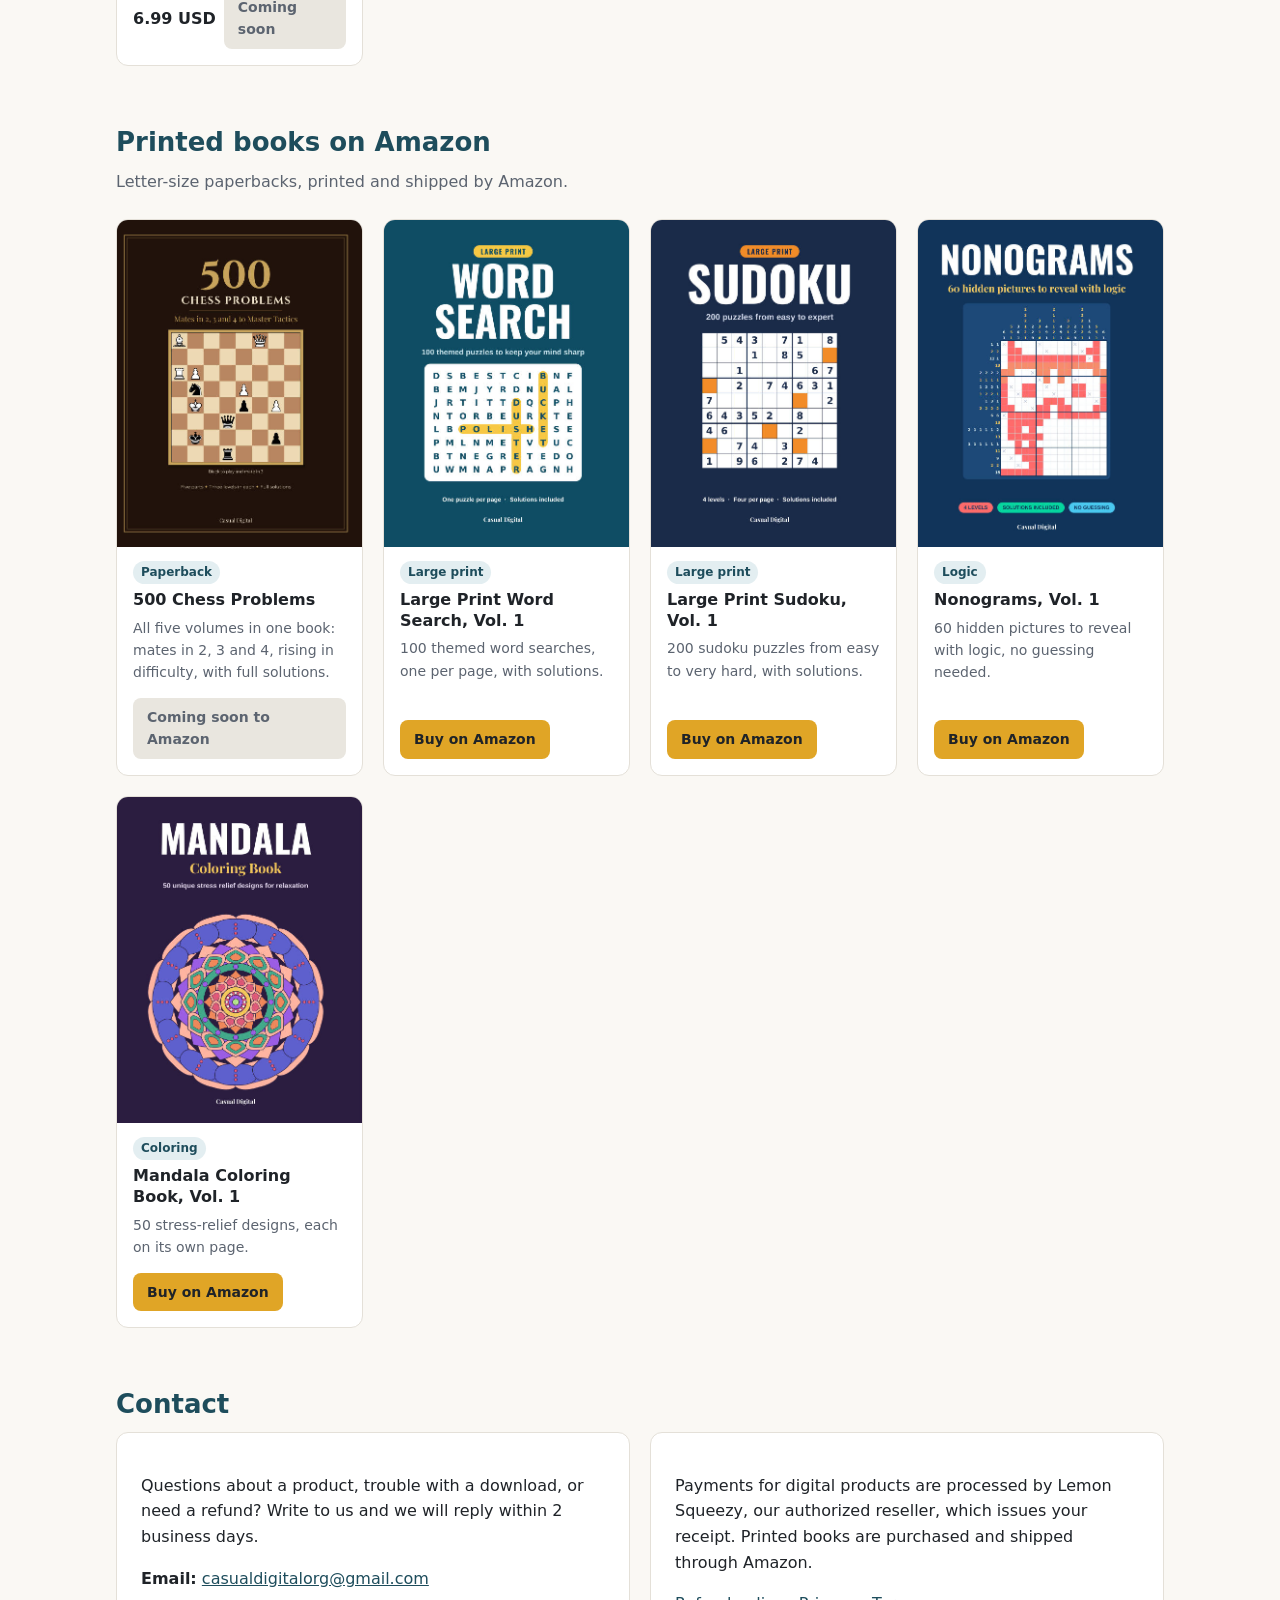
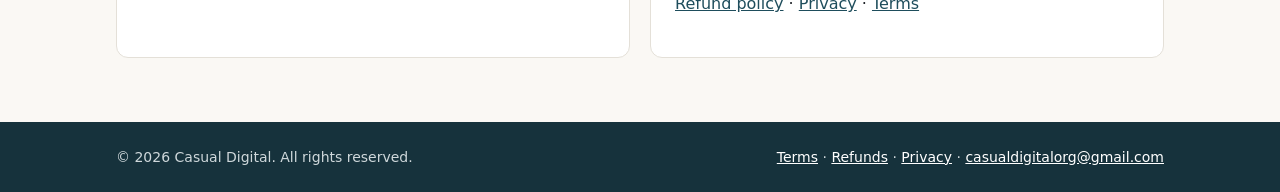
==== commit af5fe279: "Agregar links de Amazon de los libros de Nonogramas Co-Authored-By: Claude Opus 5.5 <noreply@anthrop" ====
--- a/index.html
+++ b/index.html
@@ -166,7 +166,7 @@
     <span class="etiqueta">Lógica</span>
     <h3>Nonogramas, Vol. 1</h3>
     <p>60 dibujos ocultos para descubrir con lógica, sin adivinar.</p>
-    <div class="pie-producto"><span class="boton pronto">Próximamente en Amazon</span></div>
+    <div class="pie-producto"><a class="boton" href="https://www.amazon.com/dp/B0HRT7XC7F">Comprar en Amazon</a></div>
   </div>
 </article>
 <article class="producto" lang="es">
@@ -211,7 +211,7 @@
     <span class="etiqueta">Logic</span>
     <h3>Nonograms, Vol. 1</h3>
     <p>60 hidden pictures to reveal with logic, no guessing needed.</p>
-    <div class="pie-producto"><span class="boton pronto">Coming soon to Amazon</span></div>
+    <div class="pie-producto"><a class="boton" href="https://www.amazon.com/dp/B0HRT81BFM">Buy on Amazon</a></div>
   </div>
 </article>
 <article class="producto" lang="en">
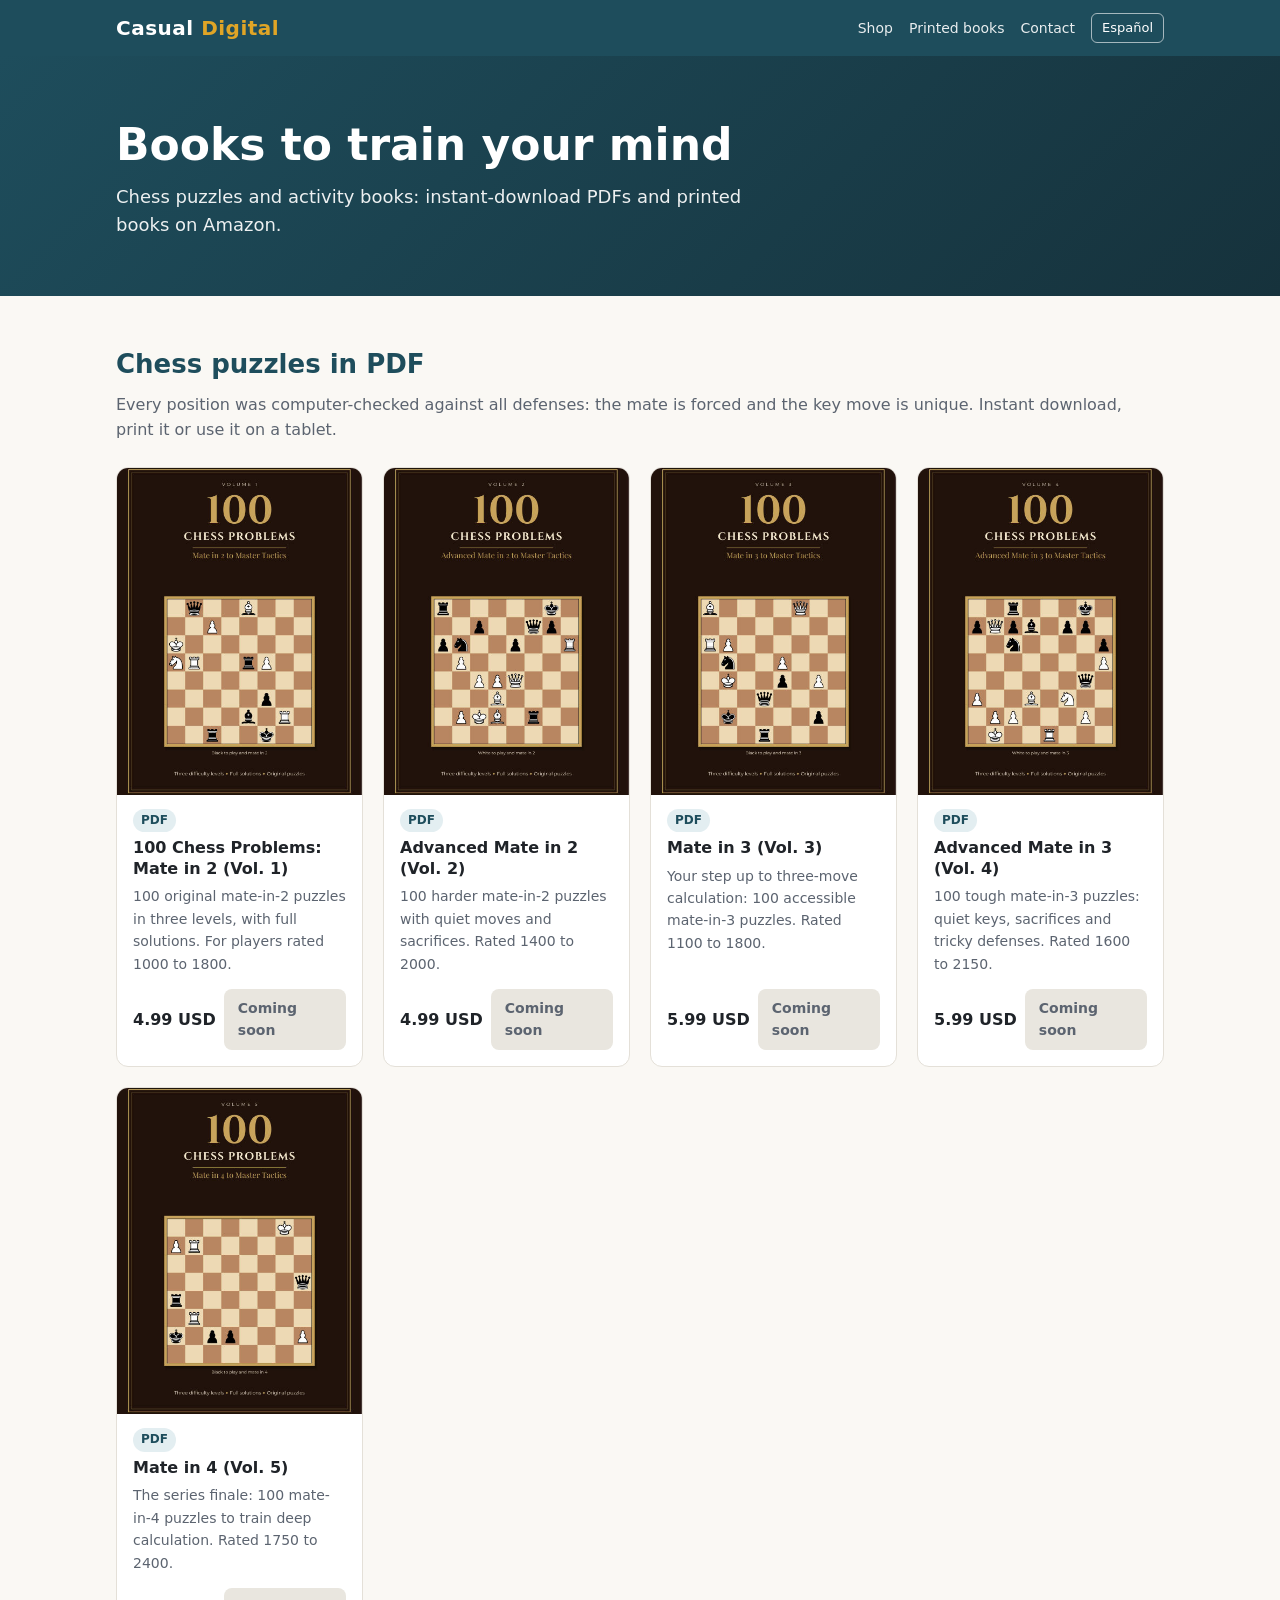
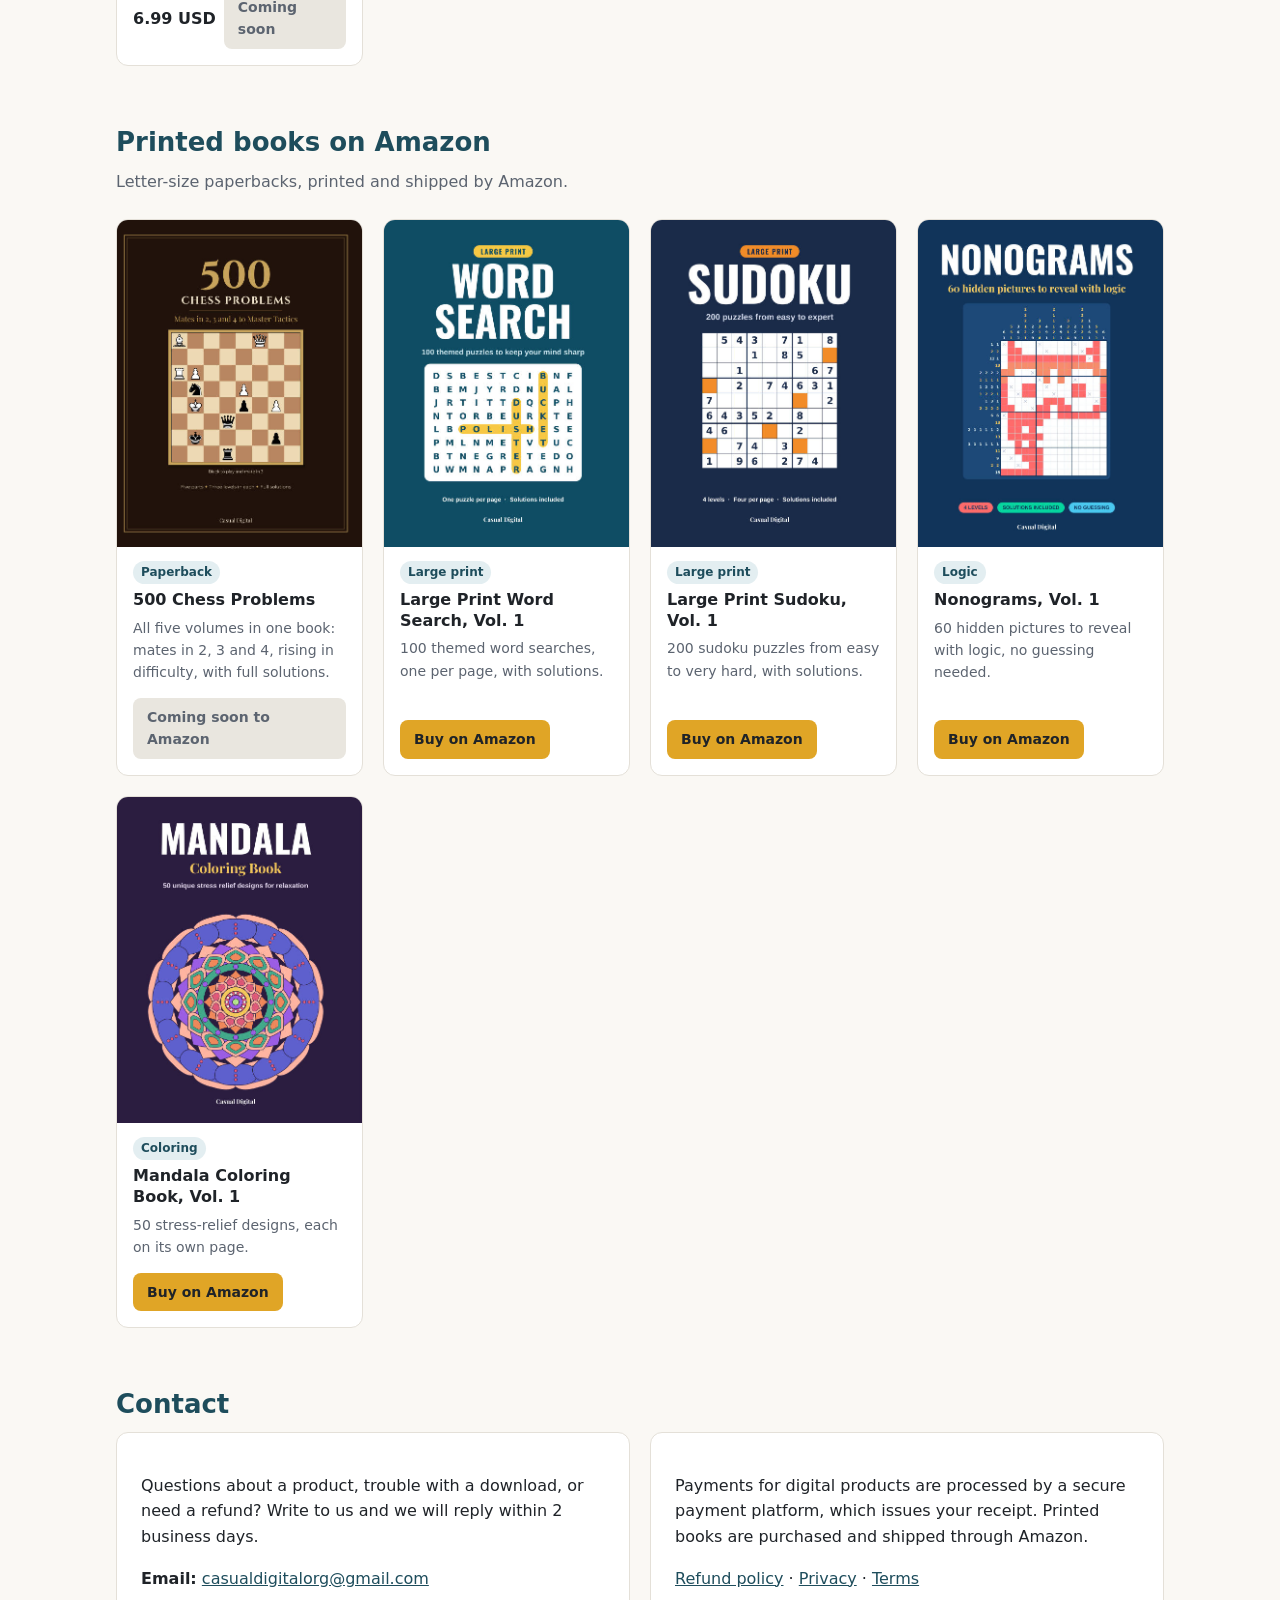
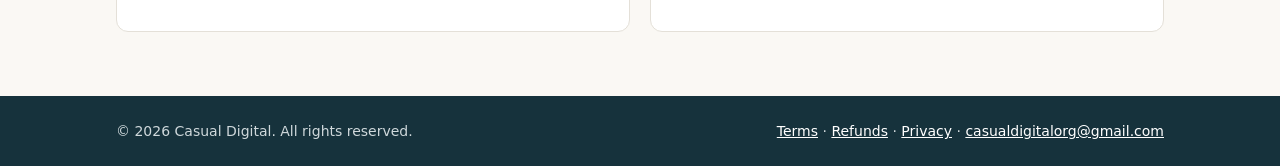
==== commit 9d25f4b8: "Quitar las menciones a Lemon Squeezy Co-Authored-By: Claude Opus 5.5 <noreply@anthropic.com> Claude-" ====
--- a/index.html
+++ b/index.html
@@ -234,7 +234,7 @@
       <p><strong>Email:</strong> <a class="email" href="mailto:casualdigitalorg@gmail.com">casualdigitalorg@gmail.com</a></p>
     </div>
     <div class="caja">
-      <p><span lang="es">Los pagos de los productos digitales los procesa Lemon Squeezy, nuestro revendedor autorizado, que emite el comprobante de compra. Los libros impresos se compran y se envían a través de Amazon.</span><span lang="en">Payments for digital products are processed by Lemon Squeezy, our authorized reseller, which issues your receipt. Printed books are purchased and shipped through Amazon.</span></p>
+      <p><span lang="es">Los pagos de los productos digitales los procesa una plataforma de pagos segura, que emite el comprobante de compra. Los libros impresos se compran y se envían a través de Amazon.</span><span lang="en">Payments for digital products are processed by a secure payment platform, which issues your receipt. Printed books are purchased and shipped through Amazon.</span></p>
       <p><a href="reembolsos.html"><span lang="es">Política de reembolsos</span><span lang="en">Refund policy</span></a> · <a href="privacidad.html"><span lang="es">Privacidad</span><span lang="en">Privacy</span></a> · <a href="terminos.html"><span lang="es">Términos</span><span lang="en">Terms</span></a></p>
     </div>
   </div>
